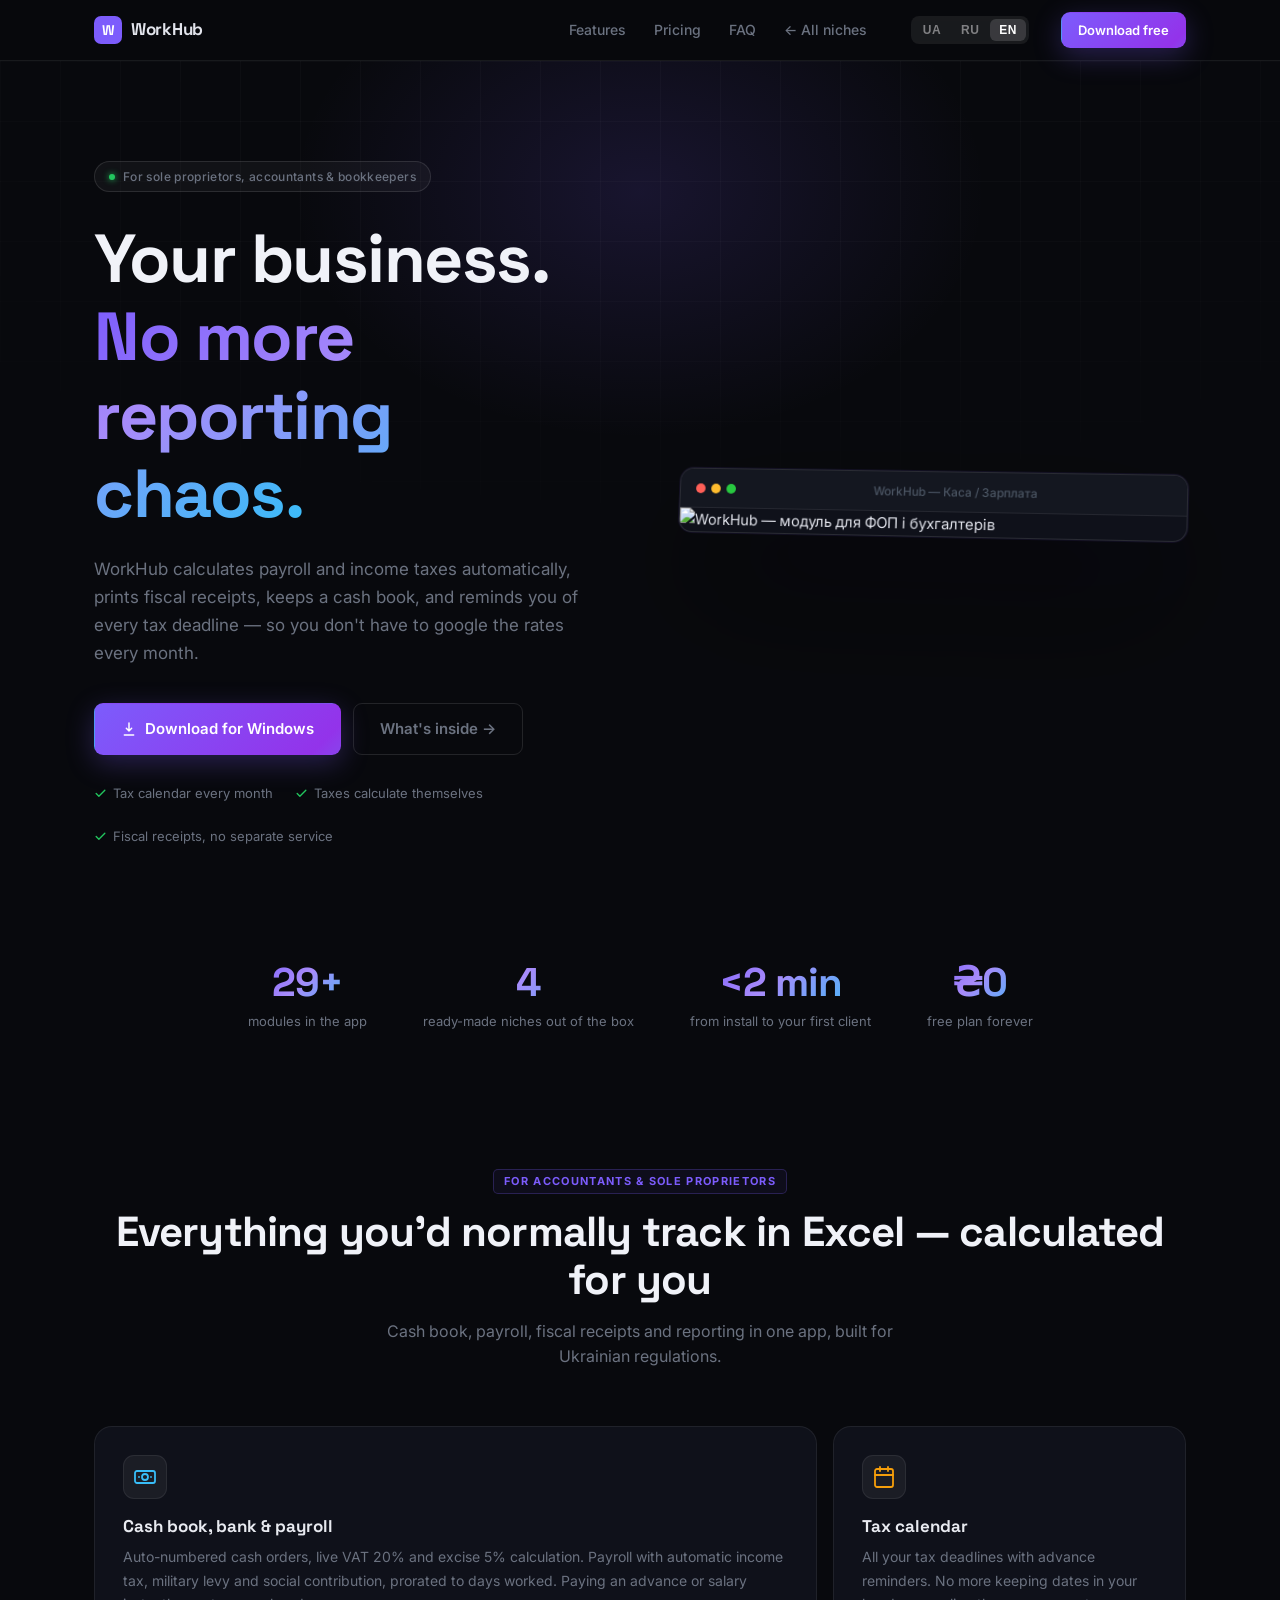
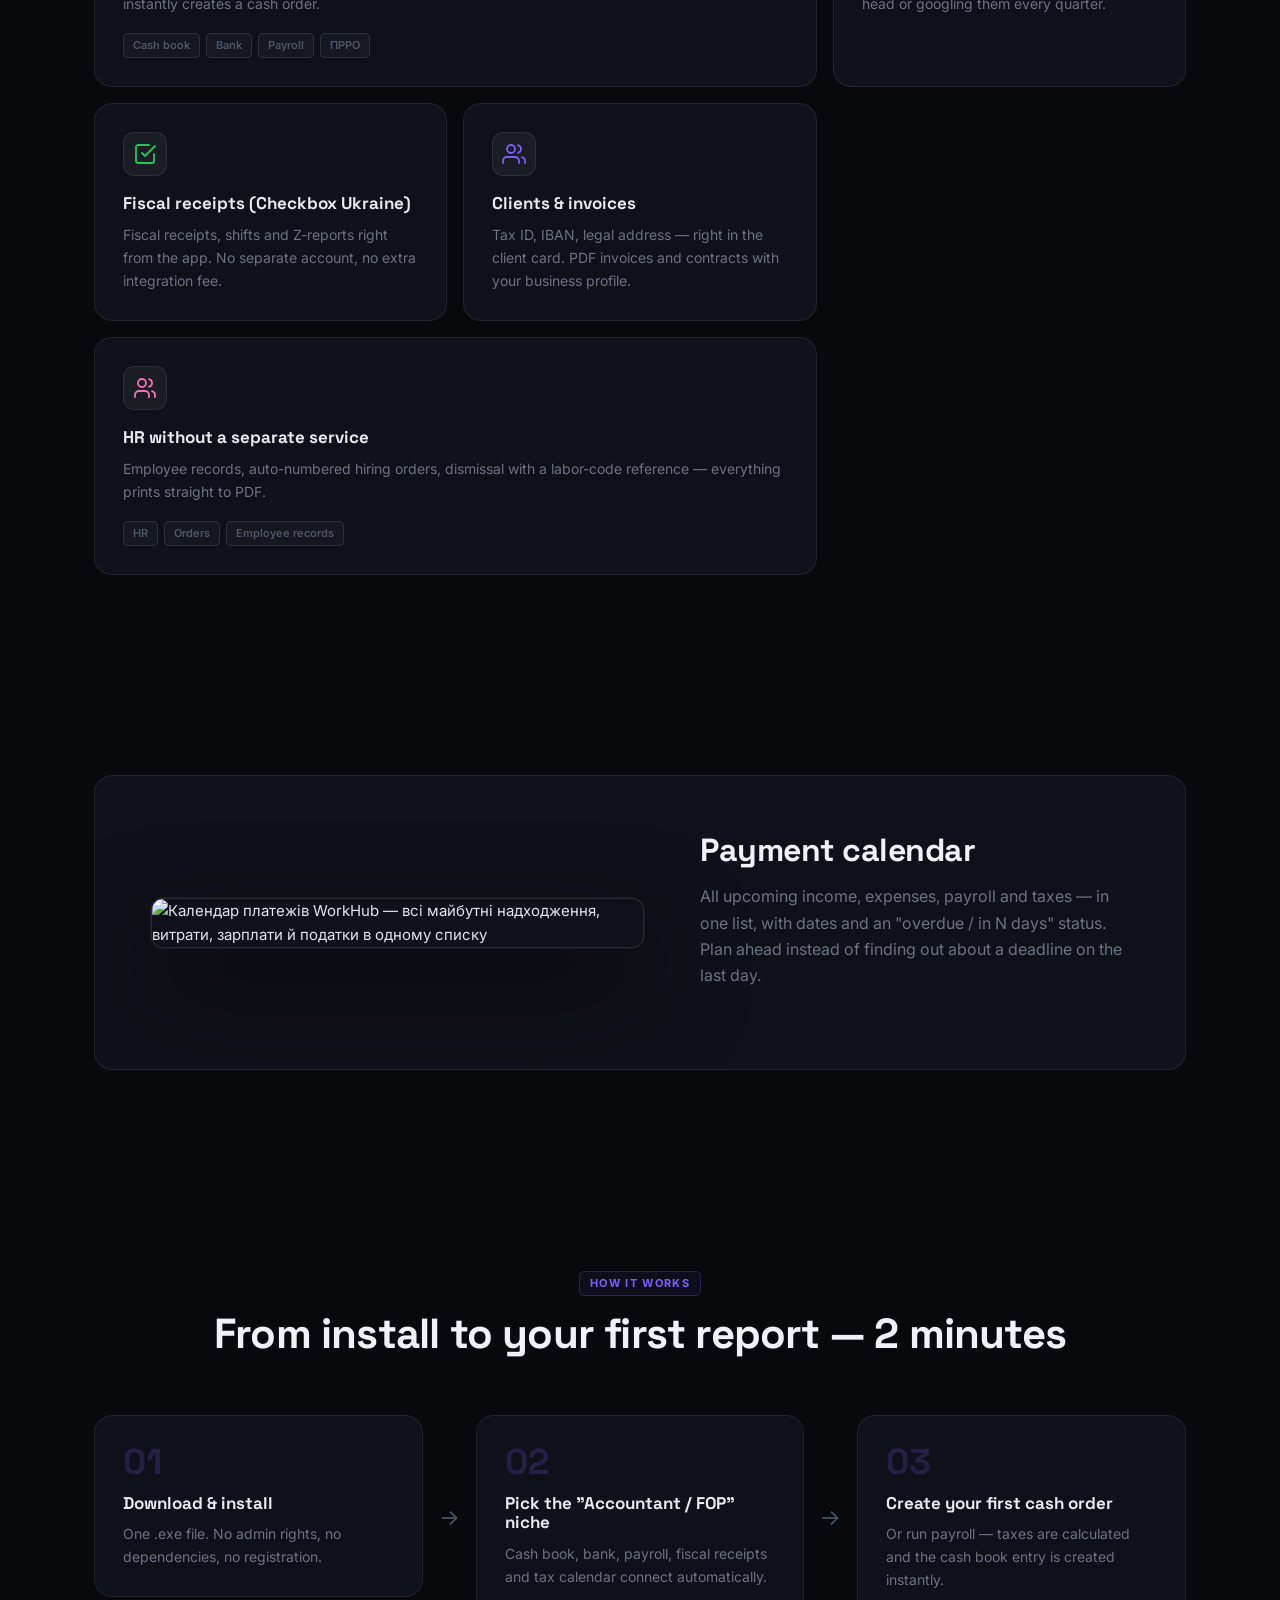
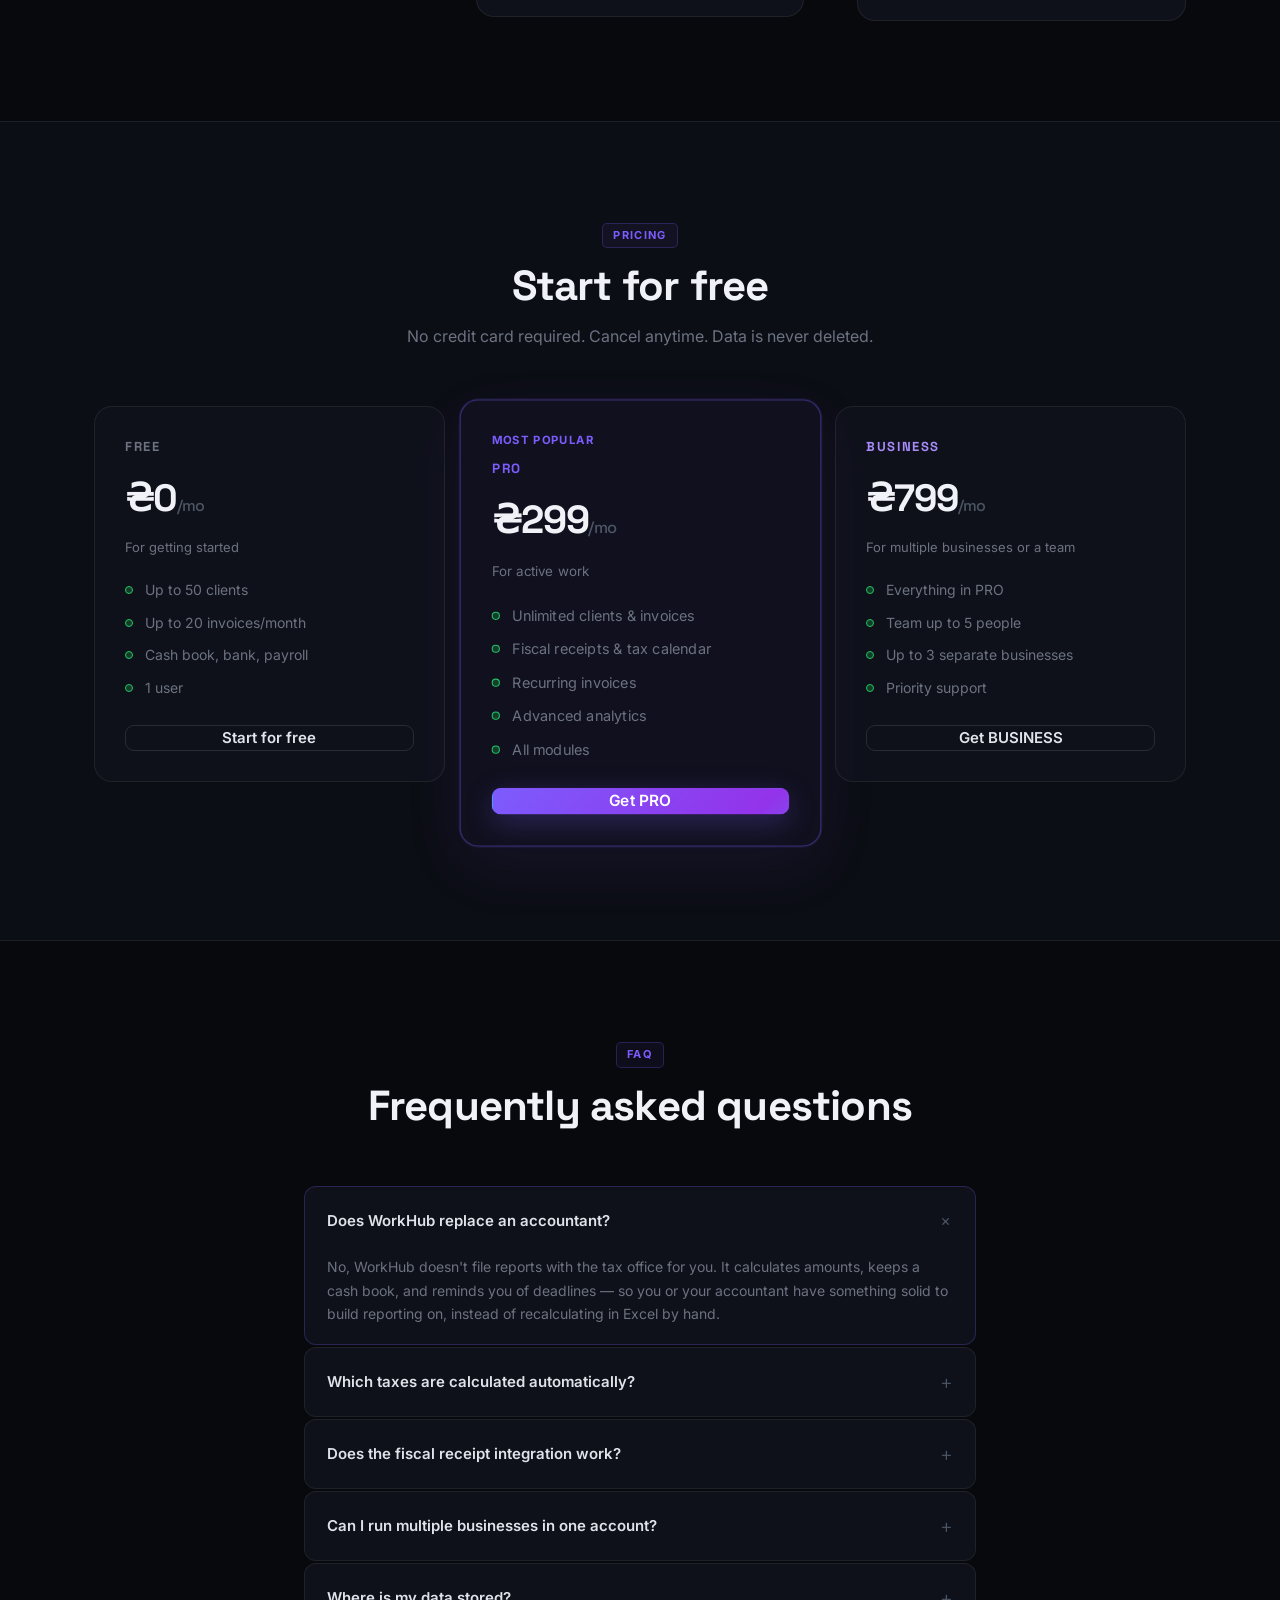
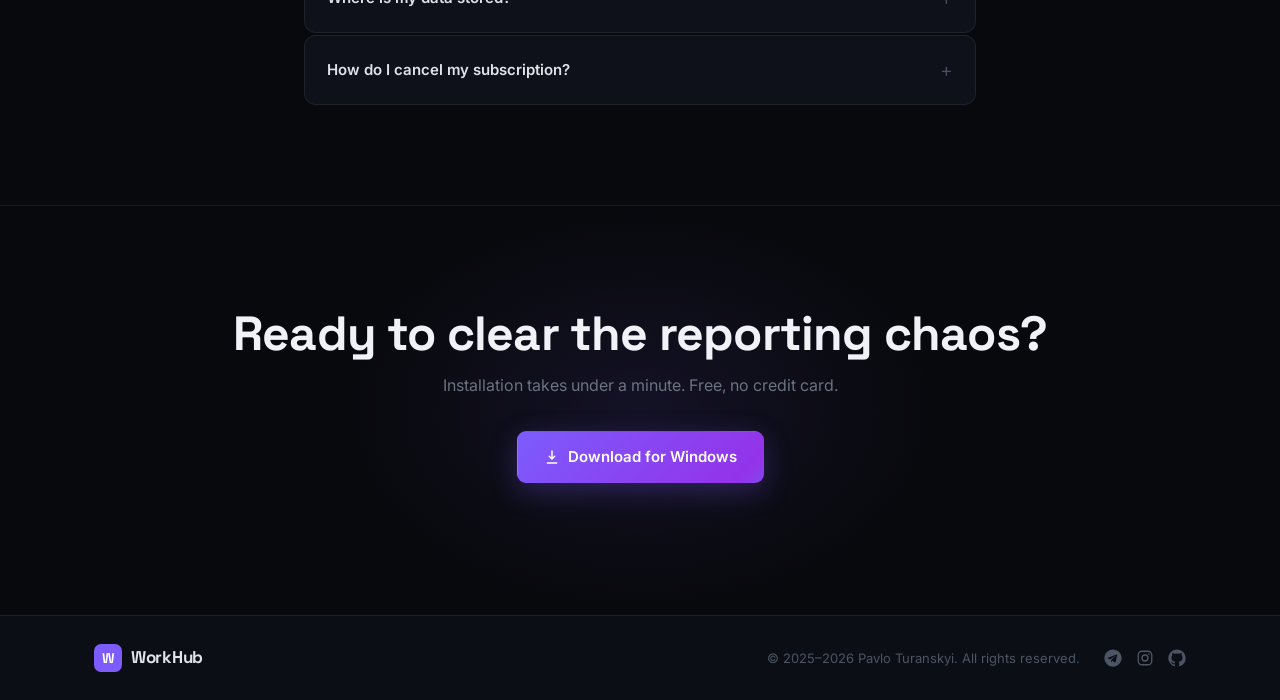
==== fop/index.html @ f9d726c1 "Add full uk/ru/en translations to all niche landing pages Previously only the main page had a workin" ====
<!DOCTYPE html>
<html lang="uk">
<head>
<meta charset="UTF-8">
<meta name="viewport" content="width=device-width, initial-scale=1.0">
<title>WorkHub для ФОП і бухгалтерів — каса, зарплата, ПРРО та податковий календар</title>
<meta name="description" content="CRM для ФОП та бухгалтерів: автоматичний розрахунок ЄСВ/ПДФО, каса ПКО/РКО, ПРРО-чеки, податковий календар з дедлайнами. Безкоштовно для старту.">
<link rel="preconnect" href="https://fonts.googleapis.com">
<link rel="preconnect" href="https://fonts.gstatic.com" crossorigin>
<link href="https://fonts.googleapis.com/css2?family=Inter:wght@400;500;600&family=Space+Grotesk:wght@500;600;700;800&display=swap" rel="stylesheet">
<link rel="stylesheet" href="../style.css">
<link rel="icon" href="data:image/svg+xml,<svg xmlns=%22http://www.w3.org/2000/svg%22 viewBox=%220 0 100 100%22><rect width=%22100%22 height=%22100%22 rx=%2222%22 fill=%22%237C5CFC%22/><text x=%2250%22 y=%2268%22 font-size=%2260%22 text-anchor=%22middle%22 fill=%22white%22 font-family=%22sans-serif%22 font-weight=%22800%22>W</text></svg>">
</head>
<body>

<header class="nav">
  <div class="container nav-inner">
    <a href="../index.html" class="brand">
      <div class="brand-logo">W</div>
      WorkHub
    </a>
    <nav class="nav-links">
      <a href="#features" data-i18n="nav.features">Можливості</a>
      <a href="#pricing" data-i18n="nav.pricing">Тарифи</a>
      <a href="#faq" data-i18n="nav.faq">Питання</a>
      <a href="../index.html" data-i18n="nav.back">← Всі ніші</a>
    </nav>
    <div class="lang-switcher">
      <button class="lang-btn active" data-lang="uk">UA</button>
      <button class="lang-btn" data-lang="ru">RU</button>
      <button class="lang-btn" data-lang="en">EN</button>
    </div>
    <a href="https://github.com/WorkHub-App/workhub-releases/releases/latest" class="btn btn-primary btn-sm" id="dl-win-nav" data-i18n="nav.download">Скачати безкоштовно</a>
  </div>
</header>

<section class="hero">
  <div class="hero-bg">
    <div class="hero-glow"></div>
    <div class="hero-grid"></div>
  </div>
  <div class="container hero-inner">
    <div class="hero-content">
      <div class="hero-badge">
        <span class="badge-dot"></span>
        <span data-i18n="hero.badge">Для ФОП, бухгалтерів та фінансистів</span>
      </div>
      <h1>
        <span data-i18n="hero.title1">Ваш ФОП.</span><br>
        <span class="grad-text" data-i18n="hero.title2">Без хаосу в звітах.</span>
      </h1>
      <p class="hero-sub" data-i18n="hero.sub">
        WorkHub рахує ЄСВ, ПДФО і ВЗ автоматично, друкує ПРРО-чеки, веде касу з ПКО/РКО і нагадує про кожен податковий дедлайн — щоб ви не гуглили ставки щомісяця.
      </p>
      <div class="hero-actions">
        <a href="https://github.com/WorkHub-App/workhub-releases/releases/latest" class="btn btn-primary btn-lg" id="dl-win-hero">
          <svg width="16" height="16" viewBox="0 0 24 24" fill="none" stroke="currentColor" stroke-width="2.2" stroke-linecap="round" stroke-linejoin="round"><path d="M12 3v12m0 0l-4-4m4 4l4-4M5 21h14"/></svg>
          <span data-i18n="hero.dl_win">Скачати для Windows</span>
        </a>
        <a href="#features" class="btn btn-ghost btn-lg" data-i18n="hero.explore">Що всередині →</a>
      </div>
      <div class="hero-trust">
        <span><svg width="13" height="13" viewBox="0 0 24 24" fill="none" stroke="#22C55E" stroke-width="2.5" stroke-linecap="round" stroke-linejoin="round"><path d="M20 6L9 17l-5-5"/></svg> <span data-i18n="hero.trust1">Податковий календар щомісяця</span></span>
        <span><svg width="13" height="13" viewBox="0 0 24 24" fill="none" stroke="#22C55E" stroke-width="2.5" stroke-linecap="round" stroke-linejoin="round"><path d="M20 6L9 17l-5-5"/></svg> <span data-i18n="hero.trust2">ЄСВ/ПДФО рахуються самі</span></span>
        <span><svg width="13" height="13" viewBox="0 0 24 24" fill="none" stroke="#22C55E" stroke-width="2.5" stroke-linecap="round" stroke-linejoin="round"><path d="M20 6L9 17l-5-5"/></svg> <span data-i18n="hero.trust3">ПРРО без окремого сервісу</span></span>
      </div>
    </div>

    <div class="hero-visual">
      <div class="mock-window">
        <div class="mock-bar">
          <div class="mock-dots"><span></span><span></span><span></span></div>
          <div class="mock-url">WorkHub — Каса / Зарплата</div>
        </div>
        <img src="../Full.jpg" alt="WorkHub — модуль для ФОП і бухгалтерів" class="mock-img">
      </div>
    </div>
  </div>
</section>

<div class="container">
  <div class="stats-row">
    <div class="stat-item"><div class="stat-num">29+</div><div class="stat-label" data-i18n="stats.modules">модулів у застосунку</div></div>
    <div class="stat-item"><div class="stat-num">4</div><div class="stat-label" data-i18n="stats.niches">готові ніші з коробки</div></div>
    <div class="stat-item"><div class="stat-num" data-i18n="stats.setup_num">&lt;2 хв</div><div class="stat-label" data-i18n="stats.setup">від встановлення до першого клієнта</div></div>
    <div class="stat-item"><div class="stat-num">₴0</div><div class="stat-label" data-i18n="stats.free">безкоштовний план назавжди</div></div>
  </div>
</div>

<section class="section" id="features">
  <div class="container">
    <div class="section-head">
      <div class="section-tag" data-i18n="features.tag">ДЛЯ ФОП І БУХГАЛТЕРІВ</div>
      <h2 data-i18n="features.title">Все, що зазвичай рахують в Excel — тут рахується само</h2>
      <p class="section-sub" data-i18n="features.sub">Каса, зарплата, ПРРО і звітність в одному застосунку, під українське законодавство.</p>
    </div>

    <div class="features-bento">

      <div class="bento-card bento-wide">
        <div class="bento-icon" style="color:#38BDF8">
          <svg width="24" height="24" viewBox="0 0 24 24" fill="none" stroke="currentColor" stroke-width="1.8" stroke-linecap="round" stroke-linejoin="round"><rect x="2" y="6" width="20" height="12" rx="2"/><circle cx="12" cy="12" r="3"/><path d="M6 12h.01M18 12h.01"/></svg>
        </div>
        <h3 data-i18n="feat.cash.title">Каса, банк і зарплата</h3>
        <p data-i18n="feat.cash.desc">ПКО/РКО з автонумерацією, ПДВ 20% і акциз 5% рахуються живим розрахунком. Нарахування зарплати з автоматичним ПДФО 18%, ВЗ 5% і ЄСВ 22%, пропорційно відпрацьованим дням. Виплата авансу чи ЗП одразу створює РКО в касі.</p>
        <div class="bento-tags"><span data-i18n="feat.cash.t1">Каса</span><span data-i18n="feat.cash.t2">Банк</span><span data-i18n="feat.cash.t3">Зарплата</span><span>ПРРО</span></div>
      </div>

      <div class="bento-card">
        <div class="bento-icon" style="color:#F59E0B">
          <svg width="24" height="24" viewBox="0 0 24 24" fill="none" stroke="currentColor" stroke-width="1.8" stroke-linecap="round" stroke-linejoin="round"><rect x="3" y="4" width="18" height="18" rx="2"/><path d="M16 2v4M8 2v4M3 10h18"/></svg>
        </div>
        <h3 data-i18n="feat.tax.title">Податковий календар</h3>
        <p data-i18n="feat.tax.desc">Дедлайни ЄСВ, ЄП, ПДВ, ПДФО і ВЗ — з нагадуванням заздалегідь. Більше не треба тримати дати в голові чи гуглити щокварталу.</p>
      </div>

      <div class="bento-card">
        <div class="bento-icon" style="color:#22C55E">
          <svg width="24" height="24" viewBox="0 0 24 24" fill="none" stroke="currentColor" stroke-width="1.8" stroke-linecap="round" stroke-linejoin="round"><path d="M9 11l3 3L22 4"/><path d="M21 12v7a2 2 0 0 1-2 2H5a2 2 0 0 1-2-2V5a2 2 0 0 1 2-2h11"/></svg>
        </div>
        <h3 data-i18n="feat.prro.title">ПРРО (Checkbox Ukraine)</h3>
        <p data-i18n="feat.prro.desc">Фіскальні чеки, зміни та Z-звіти прямо з застосунку. Без окремого кабінету і додаткової плати за інтеграцію.</p>
      </div>

      <div class="bento-card">
        <div class="bento-icon" style="color:#7C5CFC">
          <svg width="24" height="24" viewBox="0 0 24 24" fill="none" stroke="currentColor" stroke-width="1.8" stroke-linecap="round" stroke-linejoin="round"><path d="M17 21v-2a4 4 0 0 0-4-4H5a4 4 0 0 0-4 4v2"/><circle cx="9" cy="7" r="4"/><path d="M23 21v-2a4 4 0 0 0-3-3.87"/><path d="M16 3.13a4 4 0 0 1 0 7.75"/></svg>
        </div>
        <h3 data-i18n="feat.clients.title">Клієнти та рахунки</h3>
        <p data-i18n="feat.clients.desc">Реквізити ЄДРПОУ/ІПН, IBAN, юридична адреса — прямо в картці клієнта. PDF-рахунки і договори з вашим бізнес-профілем.</p>
      </div>

      <div class="bento-card bento-wide">
        <div class="bento-icon" style="color:#F472B6">
          <svg width="24" height="24" viewBox="0 0 24 24" fill="none" stroke="currentColor" stroke-width="1.8" stroke-linecap="round" stroke-linejoin="round"><path d="M16 21v-2a4 4 0 0 0-4-4H6a4 4 0 0 0-4 4v2"/><circle cx="9" cy="7" r="4"/><path d="M22 21v-2a4 4 0 0 0-3-3.87M16 3.13a4 4 0 0 1 0 7.75"/></svg>
        </div>
        <h3 data-i18n="feat.hr.title">Кадри без окремого HR-сервісу</h3>
        <p data-i18n="feat.hr.desc">Особові картки співробітників, накази про прийняття з автонумерацією, звільнення з довідником статей КЗпП — усе одразу друкується в PDF.</p>
        <div class="bento-tags"><span>HR</span><span data-i18n="feat.hr.t2">Накази</span><span data-i18n="feat.hr.t3">Особові картки</span></div>
      </div>

    </div>
  </div>
</section>

<section class="section">
  <div class="container">
    <div class="showcase">
      <div class="showcase-img">
        <img src="../calendar.jpg" alt="Календар платежів WorkHub — всі майбутні надходження, витрати, зарплати й податки в одному списку">
      </div>
      <div class="showcase-text">
        <h3 data-i18n="sc.cal.title">Календар платежів</h3>
        <p data-i18n="sc.cal.desc">Усі майбутні надходження, витрати, зарплати й податки — в одному списку, з датами і статусом "прострочено / через N днів". Щоб планувати наперед, а не дізнаватись про дедлайн в останній день.</p>
      </div>
    </div>
  </div>
</section>

<section class="section" id="how">
  <div class="container">
    <div class="section-head">
      <div class="section-tag" data-i18n="how.tag">ЯК ЦЕ ПРАЦЮЄ</div>
      <h2 data-i18n="how.title">Від встановлення до першого звіту — 2 хвилини</h2>
    </div>
    <div class="steps-row">
      <div class="step-item">
        <div class="step-num">01</div>
        <h3 data-i18n="how.s1.title">Завантаж і встанови</h3>
        <p data-i18n="how.s1.desc">Один .exe файл. Без адмін-прав, без залежностей, без реєстрації.</p>
      </div>
      <div class="step-arrow">→</div>
      <div class="step-item">
        <div class="step-num">02</div>
        <h3 data-i18n="how.s2.title">Обери нішу «Бухгалтер / ФОП»</h3>
        <p data-i18n="how.s2.desc">Каса, банк, зарплата, ПРРО і податковий календар підключаться автоматично.</p>
      </div>
      <div class="step-arrow">→</div>
      <div class="step-item">
        <div class="step-num">03</div>
        <h3 data-i18n="how.s3.title">Заведи перший ПКО</h3>
        <p data-i18n="how.s3.desc">Або нарахуй зарплату — все одразу порахує податки і створить проведення в касі.</p>
      </div>
    </div>
  </div>
</section>

<section class="section section-dim" id="pricing">
  <div class="container">
    <div class="section-head">
      <div class="section-tag" data-i18n="pricing.tag">ТАРИФИ</div>
      <h2 data-i18n="pricing.title">Почни безкоштовно</h2>
      <p class="section-sub" data-i18n="pricing.sub">Без прив'язки картки. Скасування в один клік. Дані не видаляються.</p>
    </div>

    <div class="pricing-row">

      <div class="price-card">
        <div class="price-tier">FREE</div>
        <div class="price-amount">₴0<span data-i18n="pricing.period">/міс</span></div>
        <p class="price-desc" data-i18n="pricing.free.desc">Для старту та ознайомлення</p>
        <ul class="price-list">
          <li data-i18n="pricing.free.1">До 50 клієнтів</li>
          <li data-i18n="pricing.free.2">До 20 рахунків на місяць</li>
          <li data-i18n="pricing.free.3">Каса, банк, зарплата</li>
          <li data-i18n="pricing.free.4">1 користувач</li>
        </ul>
        <a href="https://github.com/WorkHub-App/workhub-releases/releases/latest" class="btn btn-outline btn-block" data-i18n="pricing.free.btn">Почати безкоштовно</a>
      </div>

      <div class="price-card price-featured">
        <div class="price-popular" data-i18n="pricing.popular">Найпопулярніший</div>
        <div class="price-tier" style="color:#7C5CFC">PRO</div>
        <div class="price-amount">₴299<span data-i18n="pricing.period">/міс</span></div>
        <p class="price-desc" data-i18n="pricing.pro.desc">Для активної роботи</p>
        <ul class="price-list">
          <li data-i18n="pricing.pro.1">Необмежено клієнтів і рахунків</li>
          <li data-i18n="pricing.pro.2">ПРРО та податковий календар</li>
          <li data-i18n="pricing.pro.3">Повторювані рахунки</li>
          <li data-i18n="pricing.pro.4">Розширена аналітика</li>
          <li data-i18n="pricing.pro.5">Всі модулі</li>
        </ul>
        <a href="https://github.com/WorkHub-App/workhub-releases/releases/latest" class="btn btn-primary btn-block" data-i18n="pricing.pro.btn">Обрати PRO</a>
      </div>

      <div class="price-card">
        <div class="price-tier" style="color:#A78BFA">BUSINESS</div>
        <div class="price-amount">₴799<span data-i18n="pricing.period">/міс</span></div>
        <p class="price-desc" data-i18n="pricing.biz.desc">Для кількох ФОП або команди</p>
        <ul class="price-list">
          <li data-i18n="pricing.biz.1">Все з PRO</li>
          <li data-i18n="pricing.biz.2">Команда до 5 осіб</li>
          <li data-i18n="pricing.biz.3">До 3 окремих бізнесів</li>
          <li data-i18n="pricing.biz.4">Пріоритетна підтримка</li>
        </ul>
        <a href="https://github.com/WorkHub-App/workhub-releases/releases/latest" class="btn btn-outline btn-block" data-i18n="pricing.biz.btn">Обрати BUSINESS</a>
      </div>

    </div>
  </div>
</section>

<section class="section" id="faq">
  <div class="container container-narrow">
    <div class="section-head">
      <div class="section-tag" data-i18n="faq.tag">ПИТАННЯ</div>
      <h2 data-i18n="faq.title">Часті запитання</h2>
    </div>
    <div class="faq-list">
      <details class="faq-item" open>
        <summary data-i18n="faq.q1">Чи замінює WorkHub бухгалтера?</summary>
        <p data-i18n="faq.a1">Ні, WorkHub не подає звіти в податкову замість вас. Він рахує суми (ЄСВ, ПДФО, ВЗ), веде касу і нагадує про дедлайни — щоб бухгалтеру чи вам самим було на чому будувати звітність, без ручного перерахунку в Excel.</p>
      </details>
      <details class="faq-item">
        <summary data-i18n="faq.q2">Які податки рахуються автоматично?</summary>
        <p data-i18n="faq.a2">ПДФО 18%, військовий збір 5% і ЄСВ 22% при нарахуванні зарплати, а також ПДВ 20% і акциз 5% в касовій книзі, якщо сума їх включає.</p>
      </details>
      <details class="faq-item">
        <summary data-i18n="faq.q3">Чи працює інтеграція з ПРРО?</summary>
        <p data-i18n="faq.a3">Так, вбудований модуль ПРРО через Checkbox Ukraine: фіскальні чеки, зміни і Z-звіти прямо з застосунку.</p>
      </details>
      <details class="faq-item">
        <summary data-i18n="faq.q4">Чи можна вести кілька ФОП в одному акаунті?</summary>
        <p data-i18n="faq.a4">Так, на плані BUSINESS — до 3 окремих бізнесів з власною касою, клієнтами і звітністю в межах одного акаунту.</p>
      </details>
      <details class="faq-item">
        <summary data-i18n="faq.q5">Де зберігаються дані?</summary>
        <p data-i18n="faq.a5">У Firebase — вашій приватній хмарі. Застосунок працює і офлайн, синхронізується при підключенні до інтернету.</p>
      </details>
      <details class="faq-item">
        <summary data-i18n="faq.q6">Як скасувати підписку?</summary>
        <p data-i18n="faq.a6">В будь-який момент через Налаштування → Підписка. Акаунт переходить на FREE план, дані не видаляються.</p>
      </details>
    </div>
  </div>
</section>

<section class="cta-section">
  <div class="cta-glow"></div>
  <div class="container cta-inner">
    <h2 data-i18n="cta.title">Готові прибрати хаос у звітах?</h2>
    <p data-i18n="cta.sub">Встановлення займає менше хвилини. Безкоштовно, без картки.</p>
    <div class="cta-actions">
      <a href="https://github.com/WorkHub-App/workhub-releases/releases/latest" class="btn btn-primary btn-lg" id="dl-win-cta">
        <svg width="16" height="16" viewBox="0 0 24 24" fill="none" stroke="currentColor" stroke-width="2.2" stroke-linecap="round" stroke-linejoin="round"><path d="M12 3v12m0 0l-4-4m4 4l4-4M5 21h14"/></svg>
        <span data-i18n="cta.dl_win">Завантажити для Windows</span>
      </a>
    </div>
    <p class="cta-meta" id="dl-meta"></p>
  </div>
</section>

<footer class="footer">
  <div class="container footer-inner">
    <a href="../index.html" class="brand">
      <div class="brand-logo">W</div>
      WorkHub
    </a>
    <p class="footer-copy" data-i18n="footer.copy">© 2025–2026 Pavlo Turanskyi. Усі права захищені.</p>
    <div class="footer-links">
      <a href="https://t.me/workhubapp" target="_blank" rel="noopener" title="Telegram">
        <svg width="18" height="18" viewBox="0 0 24 24" fill="currentColor"><path d="M12 .5C5.65.5.5 5.65.5 12s5.15 11.5 11.5 11.5S23.5 18.35 23.5 12 18.35.5 12 .5zm5.4 7.9l-1.9 9.05c-.14.64-.52.79-1.05.49l-2.9-2.14-1.4 1.35c-.16.16-.29.29-.59.29l.21-2.99 5.44-4.92c.24-.21-.05-.33-.36-.12l-6.73 4.24-2.9-.91c-.63-.2-.64-.63.13-.93l11.34-4.37c.52-.19.98.13.71 1.3z"/></svg>
      </a>
      <a href="https://www.instagram.com/workhub.apps/" target="_blank" rel="noopener" title="Instagram">
        <svg width="18" height="18" viewBox="0 0 24 24" fill="none" stroke="currentColor" stroke-width="1.8"><rect x="3" y="3" width="18" height="18" rx="5"/><circle cx="12" cy="12" r="4"/><circle cx="17.2" cy="6.8" r="1.1" fill="currentColor" stroke="none"/></svg>
      </a>
      <a href="https://github.com/WorkHub-App" target="_blank" rel="noopener" title="GitHub">
        <svg width="18" height="18" viewBox="0 0 24 24" fill="currentColor"><path d="M12 .5C5.65.5.5 5.65.5 12c0 5.08 3.29 9.39 7.86 10.91.57.1.78-.25.78-.55 0-.27-.01-1.17-.02-2.12-3.2.7-3.87-1.36-3.87-1.36-.53-1.33-1.28-1.68-1.28-1.68-1.05-.71.08-.7.08-.7 1.16.08 1.77 1.19 1.77 1.19 1.03 1.76 2.7 1.25 3.36.96.1-.74.4-1.25.72-1.54-2.56-.29-5.25-1.28-5.25-5.7 0-1.26.45-2.29 1.19-3.1-.12-.29-.52-1.46.11-3.05 0 0 .97-.31 3.18 1.18a11 11 0 0 1 5.79 0c2.21-1.49 3.18-1.18 3.18-1.18.63 1.59.23 2.76.11 3.05.74.81 1.19 1.84 1.19 3.1 0 4.43-2.7 5.41-5.27 5.69.42.36.78 1.07.78 2.16 0 1.56-.01 2.81-.01 3.19 0 .31.21.66.79.55A11.5 11.5 0 0 0 23.5 12C23.5 5.65 18.35.5 12 .5z"/></svg>
      </a>
    </div>
  </div>
</footer>

<script>
const T = {
  uk: {
    'nav.features': 'Можливості', 'nav.pricing': 'Тарифи', 'nav.faq': 'Питання', 'nav.back': '← Всі ніші', 'nav.download': 'Скачати безкоштовно',
    'hero.badge': 'Для ФОП, бухгалтерів та фінансистів',
    'hero.title1': 'Ваш ФОП.', 'hero.title2': 'Без хаосу в звітах.',
    'hero.sub': 'WorkHub рахує ЄСВ, ПДФО і ВЗ автоматично, друкує ПРРО-чеки, веде касу з ПКО/РКО і нагадує про кожен податковий дедлайн — щоб ви не гуглили ставки щомісяця.',
    'hero.dl_win': 'Скачати для Windows', 'hero.explore': 'Що всередині →',
    'hero.trust1': 'Податковий календар щомісяця', 'hero.trust2': 'ЄСВ/ПДФО рахуються самі', 'hero.trust3': 'ПРРО без окремого сервісу',
    'stats.modules': 'модулів у застосунку', 'stats.niches': 'готові ніші з коробки',
    'stats.setup_num': '<2 хв', 'stats.setup': 'від встановлення до першого клієнта', 'stats.free': 'безкоштовний план назавжди',
    'features.tag': 'ДЛЯ ФОП І БУХГАЛТЕРІВ', 'features.title': 'Все, що зазвичай рахують в Excel — тут рахується само',
    'features.sub': 'Каса, зарплата, ПРРО і звітність в одному застосунку, під українське законодавство.',
    'feat.cash.title': 'Каса, банк і зарплата',
    'feat.cash.desc': 'ПКО/РКО з автонумерацією, ПДВ 20% і акциз 5% рахуються живим розрахунком. Нарахування зарплати з автоматичним ПДФО 18%, ВЗ 5% і ЄСВ 22%, пропорційно відпрацьованим дням. Виплата авансу чи ЗП одразу створює РКО в касі.',
    'feat.cash.t1': 'Каса', 'feat.cash.t2': 'Банк', 'feat.cash.t3': 'Зарплата',
    'feat.tax.title': 'Податковий календар',
    'feat.tax.desc': 'Дедлайни ЄСВ, ЄП, ПДВ, ПДФО і ВЗ — з нагадуванням заздалегідь. Більше не треба тримати дати в голові чи гуглити щокварталу.',
    'feat.prro.title': 'ПРРО (Checkbox Ukraine)',
    'feat.prro.desc': 'Фіскальні чеки, зміни та Z-звіти прямо з застосунку. Без окремого кабінету і додаткової плати за інтеграцію.',
    'feat.clients.title': 'Клієнти та рахунки',
    'feat.clients.desc': 'Реквізити ЄДРПОУ/ІПН, IBAN, юридична адреса — прямо в картці клієнта. PDF-рахунки і договори з вашим бізнес-профілем.',
    'feat.hr.title': 'Кадри без окремого HR-сервісу',
    'feat.hr.desc': 'Особові картки співробітників, накази про прийняття з автонумерацією, звільнення з довідником статей КЗпП — усе одразу друкується в PDF.',
    'feat.hr.t2': 'Накази', 'feat.hr.t3': 'Особові картки',
    'sc.cal.title': 'Календар платежів',
    'sc.cal.desc': 'Усі майбутні надходження, витрати, зарплати й податки — в одному списку, з датами і статусом "прострочено / через N днів". Щоб планувати наперед, а не дізнаватись про дедлайн в останній день.',
    'how.tag': 'ЯК ЦЕ ПРАЦЮЄ', 'how.title': 'Від встановлення до першого звіту — 2 хвилини',
    'how.s1.title': 'Завантаж і встанови', 'how.s1.desc': 'Один .exe файл. Без адмін-прав, без залежностей, без реєстрації.',
    'how.s2.title': 'Обери нішу «Бухгалтер / ФОП»', 'how.s2.desc': 'Каса, банк, зарплата, ПРРО і податковий календар підключаться автоматично.',
    'how.s3.title': 'Заведи перший ПКО', 'how.s3.desc': 'Або нарахуй зарплату — все одразу порахує податки і створить проведення в касі.',
    'pricing.tag': 'ТАРИФИ', 'pricing.title': 'Почни безкоштовно', 'pricing.period': '/міс',
    'pricing.sub': "Без прив'язки картки. Скасування в один клік. Дані не видаляються.", 'pricing.popular': 'Найпопулярніший',
    'pricing.free.desc': 'Для старту та ознайомлення', 'pricing.free.1': 'До 50 клієнтів', 'pricing.free.2': 'До 20 рахунків на місяць',
    'pricing.free.3': 'Каса, банк, зарплата', 'pricing.free.4': '1 користувач', 'pricing.free.btn': 'Почати безкоштовно',
    'pricing.pro.desc': 'Для активної роботи', 'pricing.pro.1': 'Необмежено клієнтів і рахунків', 'pricing.pro.2': 'ПРРО та податковий календар',
    'pricing.pro.3': 'Повторювані рахунки', 'pricing.pro.4': 'Розширена аналітика', 'pricing.pro.5': 'Всі модулі', 'pricing.pro.btn': 'Обрати PRO',
    'pricing.biz.desc': 'Для кількох ФОП або команди', 'pricing.biz.1': 'Все з PRO', 'pricing.biz.2': 'Команда до 5 осіб',
    'pricing.biz.3': 'До 3 окремих бізнесів', 'pricing.biz.4': 'Пріоритетна підтримка', 'pricing.biz.btn': 'Обрати BUSINESS',
    'faq.tag': 'ПИТАННЯ', 'faq.title': 'Часті запитання',
    'faq.q1': 'Чи замінює WorkHub бухгалтера?',
    'faq.a1': 'Ні, WorkHub не подає звіти в податкову замість вас. Він рахує суми (ЄСВ, ПДФО, ВЗ), веде касу і нагадує про дедлайни — щоб бухгалтеру чи вам самим було на чому будувати звітність, без ручного перерахунку в Excel.',
    'faq.q2': 'Які податки рахуються автоматично?', 'faq.a2': 'ПДФО 18%, військовий збір 5% і ЄСВ 22% при нарахуванні зарплати, а також ПДВ 20% і акциз 5% в касовій книзі, якщо сума їх включає.',
    'faq.q3': 'Чи працює інтеграція з ПРРО?', 'faq.a3': 'Так, вбудований модуль ПРРО через Checkbox Ukraine: фіскальні чеки, зміни і Z-звіти прямо з застосунку.',
    'faq.q4': 'Чи можна вести кілька ФОП в одному акаунті?', 'faq.a4': 'Так, на плані BUSINESS — до 3 окремих бізнесів з власною касою, клієнтами і звітністю в межах одного акаунту.',
    'faq.q5': 'Де зберігаються дані?', 'faq.a5': 'У Firebase — вашій приватній хмарі. Застосунок працює і офлайн, синхронізується при підключенні до інтернету.',
    'faq.q6': 'Як скасувати підписку?', 'faq.a6': 'В будь-який момент через Налаштування → Підписка. Акаунт переходить на FREE план, дані не видаляються.',
    'cta.title': 'Готові прибрати хаос у звітах?', 'cta.sub': 'Встановлення займає менше хвилини. Безкоштовно, без картки.',
    'cta.dl_win': 'Завантажити для Windows',
    'footer.copy': '© 2025–2026 Pavlo Turanskyi. Усі права захищені.',
  },
  ru: {
    'nav.features': 'Возможности', 'nav.pricing': 'Тарифы', 'nav.faq': 'Вопросы', 'nav.back': '← Все ниши', 'nav.download': 'Скачать бесплатно',
    'hero.badge': 'Для ФЛП, бухгалтеров и финансистов',
    'hero.title1': 'Ваш ФЛП.', 'hero.title2': 'Без хаоса в отчётах.',
    'hero.sub': 'WorkHub считает ЕСВ, НДФЛ и ВС автоматически, печатает ПРРО-чеки, ведёт кассу с ПКО/РКО и напоминает о каждом налоговом дедлайне — чтобы вы не гуглили ставки каждый месяц.',
    'hero.dl_win': 'Скачать для Windows', 'hero.explore': 'Что внутри →',
    'hero.trust1': 'Налоговый календарь каждый месяц', 'hero.trust2': 'ЕСВ/НДФЛ считаются сами', 'hero.trust3': 'ПРРО без отдельного сервиса',
    'stats.modules': 'модулей в приложении', 'stats.niches': 'готовые ниши из коробки',
    'stats.setup_num': '<2 мин', 'stats.setup': 'от установки до первого клиента', 'stats.free': 'бесплатный план навсегда',
    'features.tag': 'ДЛЯ ФЛП И БУХГАЛТЕРОВ', 'features.title': 'Всё, что обычно считают в Excel — тут считается само',
    'features.sub': 'Касса, зарплата, ПРРО и отчётность в одном приложении, под украинское законодательство.',
    'feat.cash.title': 'Касса, банк и зарплата',
    'feat.cash.desc': 'ПКО/РКО с автонумерацией, НДС 20% и акциз 5% считаются живым расчётом. Начисление зарплаты с автоматическим НДФЛ 18%, ВС 5% и ЕСВ 22%, пропорционально отработанным дням. Выплата аванса или ЗП сразу создаёт РКО в кассе.',
    'feat.cash.t1': 'Касса', 'feat.cash.t2': 'Банк', 'feat.cash.t3': 'Зарплата',
    'feat.tax.title': 'Налоговый календарь',
    'feat.tax.desc': 'Дедлайны ЕСВ, ЕН, НДС, НДФЛ и ВС — с напоминанием заранее. Больше не нужно держать даты в голове или гуглить каждый квартал.',
    'feat.prro.title': 'ПРРО (Checkbox Ukraine)',
    'feat.prro.desc': 'Фискальные чеки, смены и Z-отчёты прямо из приложения. Без отдельного кабинета и дополнительной платы за интеграцию.',
    'feat.clients.title': 'Клиенты и счета',
    'feat.clients.desc': 'Реквизиты ЕГРПОУ/ИНН, IBAN, юридический адрес — прямо в карточке клиента. PDF-счета и договоры с вашим бизнес-профилем.',
    'feat.hr.title': 'Кадры без отдельного HR-сервиса',
    'feat.hr.desc': 'Личные карточки сотрудников, приказы о приёме с автонумерацией, увольнение со справочником статей КЗоТ — всё сразу печатается в PDF.',
    'feat.hr.t2': 'Приказы', 'feat.hr.t3': 'Личные карточки',
    'sc.cal.title': 'Календарь платежей',
    'sc.cal.desc': 'Все будущие поступления, расходы, зарплаты и налоги — в одном списке, с датами и статусом "просрочено / через N дней". Чтобы планировать заранее, а не узнавать о дедлайне в последний день.',
    'how.tag': 'КАК ЭТО РАБОТАЕТ', 'how.title': 'От установки до первого отчёта — 2 минуты',
    'how.s1.title': 'Скачай и установи', 'how.s1.desc': 'Один .exe файл. Без прав администратора, без зависимостей, без регистрации.',
    'how.s2.title': 'Выбери нишу «Бухгалтер / ФЛП»', 'how.s2.desc': 'Касса, банк, зарплата, ПРРО и налоговый календарь подключатся автоматически.',
    'how.s3.title': 'Заведи первый ПКО', 'how.s3.desc': 'Или начисли зарплату — всё сразу посчитает налоги и создаст проводку в кассе.',
    'pricing.tag': 'ТАРИФЫ', 'pricing.title': 'Начни бесплатно', 'pricing.period': '/мес',
    'pricing.sub': 'Без привязки карты. Отмена в один клик. Данные не удаляются.', 'pricing.popular': 'Самый популярный',
    'pricing.free.desc': 'Для старта и знакомства', 'pricing.free.1': 'До 50 клиентов', 'pricing.free.2': 'До 20 счетов в месяц',
    'pricing.free.3': 'Касса, банк, зарплата', 'pricing.free.4': '1 пользователь', 'pricing.free.btn': 'Начать бесплатно',
    'pricing.pro.desc': 'Для активной работы', 'pricing.pro.1': 'Безлимитные клиенты и счета', 'pricing.pro.2': 'ПРРО и налоговый календарь',
    'pricing.pro.3': 'Повторяющиеся счета', 'pricing.pro.4': 'Расширенная аналитика', 'pricing.pro.5': 'Все модули', 'pricing.pro.btn': 'Выбрать PRO',
    'pricing.biz.desc': 'Для нескольких ФЛП или команды', 'pricing.biz.1': 'Всё из PRO', 'pricing.biz.2': 'Команда до 5 человек',
    'pricing.biz.3': 'До 3 отдельных бизнесов', 'pricing.biz.4': 'Приоритетная поддержка', 'pricing.biz.btn': 'Выбрать BUSINESS',
    'faq.tag': 'ВОПРОСЫ', 'faq.title': 'Частые вопросы',
    'faq.q1': 'Заменяет ли WorkHub бухгалтера?',
    'faq.a1': 'Нет, WorkHub не подаёт отчёты в налоговую вместо вас. Он считает суммы (ЕСВ, НДФЛ, ВС), ведёт кассу и напоминает о дедлайнах — чтобы бухгалтеру или вам самим было на чём строить отчётность, без ручного пересчёта в Excel.',
    'faq.q2': 'Какие налоги считаются автоматически?', 'faq.a2': 'НДФЛ 18%, военный сбор 5% и ЕСВ 22% при начислении зарплаты, а также НДС 20% и акциз 5% в кассовой книге, если сумма их включает.',
    'faq.q3': 'Работает ли интеграция с ПРРО?', 'faq.a3': 'Да, встроенный модуль ПРРО через Checkbox Ukraine: фискальные чеки, смены и Z-отчёты прямо из приложения.',
    'faq.q4': 'Можно ли вести несколько ФЛП в одном аккаунте?', 'faq.a4': 'Да, на плане BUSINESS — до 3 отдельных бизнесов с собственной кассой, клиентами и отчётностью в рамках одного аккаунта.',
    'faq.q5': 'Где хранятся данные?', 'faq.a5': 'В Firebase — вашем приватном облаке. Приложение работает и офлайн, синхронизируется при подключении к интернету.',
    'faq.q6': 'Как отменить подписку?', 'faq.a6': 'В любой момент через Настройки → Подписка. Аккаунт переходит на FREE план, данные не удаляются.',
    'cta.title': 'Готовы убрать хаос в отчётах?', 'cta.sub': 'Установка занимает меньше минуты. Бесплатно, без карты.',
    'cta.dl_win': 'Скачать для Windows',
    'footer.copy': '© 2025–2026 Pavlo Turanskyi. Все права защищены.',
  },
  en: {
    'nav.features': 'Features', 'nav.pricing': 'Pricing', 'nav.faq': 'FAQ', 'nav.back': '← All niches', 'nav.download': 'Download free',
    'hero.badge': 'For sole proprietors, accountants & bookkeepers',
    'hero.title1': 'Your business.', 'hero.title2': 'No more reporting chaos.',
    'hero.sub': "WorkHub calculates payroll and income taxes automatically, prints fiscal receipts, keeps a cash book, and reminds you of every tax deadline — so you don't have to google the rates every month.",
    'hero.dl_win': 'Download for Windows', 'hero.explore': "What's inside →",
    'hero.trust1': 'Tax calendar every month', 'hero.trust2': 'Taxes calculate themselves', 'hero.trust3': 'Fiscal receipts, no separate service',
    'stats.modules': 'modules in the app', 'stats.niches': 'ready-made niches out of the box',
    'stats.setup_num': '<2 min', 'stats.setup': 'from install to your first client', 'stats.free': 'free plan forever',
    'features.tag': 'FOR ACCOUNTANTS & SOLE PROPRIETORS', 'features.title': "Everything you'd normally track in Excel — calculated for you",
    'features.sub': 'Cash book, payroll, fiscal receipts and reporting in one app, built for Ukrainian regulations.',
    'feat.cash.title': 'Cash book, bank & payroll',
    'feat.cash.desc': 'Auto-numbered cash orders, live VAT 20% and excise 5% calculation. Payroll with automatic income tax, military levy and social contribution, prorated to days worked. Paying an advance or salary instantly creates a cash order.',
    'feat.cash.t1': 'Cash book', 'feat.cash.t2': 'Bank', 'feat.cash.t3': 'Payroll',
    'feat.tax.title': 'Tax calendar',
    'feat.tax.desc': 'All your tax deadlines with advance reminders. No more keeping dates in your head or googling them every quarter.',
    'feat.prro.title': 'Fiscal receipts (Checkbox Ukraine)',
    'feat.prro.desc': 'Fiscal receipts, shifts and Z-reports right from the app. No separate account, no extra integration fee.',
    'feat.clients.title': 'Clients & invoices',
    'feat.clients.desc': "Tax ID, IBAN, legal address — right in the client card. PDF invoices and contracts with your business profile.",
    'feat.hr.title': 'HR without a separate service',
    'feat.hr.desc': 'Employee records, auto-numbered hiring orders, dismissal with a labor-code reference — everything prints straight to PDF.',
    'feat.hr.t2': 'Orders', 'feat.hr.t3': 'Employee records',
    'sc.cal.title': 'Payment calendar',
    'sc.cal.desc': 'All upcoming income, expenses, payroll and taxes — in one list, with dates and an "overdue / in N days" status. Plan ahead instead of finding out about a deadline on the last day.',
    'how.tag': 'HOW IT WORKS', 'how.title': 'From install to your first report — 2 minutes',
    'how.s1.title': 'Download & install', 'how.s1.desc': 'One .exe file. No admin rights, no dependencies, no registration.',
    'how.s2.title': 'Pick the "Accountant / FOP" niche', 'how.s2.desc': 'Cash book, bank, payroll, fiscal receipts and tax calendar connect automatically.',
    'how.s3.title': 'Create your first cash order', 'how.s3.desc': 'Or run payroll — taxes are calculated and the cash book entry is created instantly.',
    'pricing.tag': 'PRICING', 'pricing.title': 'Start for free', 'pricing.period': '/mo',
    'pricing.sub': 'No credit card required. Cancel anytime. Data is never deleted.', 'pricing.popular': 'Most popular',
    'pricing.free.desc': 'For getting started', 'pricing.free.1': 'Up to 50 clients', 'pricing.free.2': 'Up to 20 invoices/month',
    'pricing.free.3': 'Cash book, bank, payroll', 'pricing.free.4': '1 user', 'pricing.free.btn': 'Start for free',
    'pricing.pro.desc': 'For active work', 'pricing.pro.1': 'Unlimited clients & invoices', 'pricing.pro.2': 'Fiscal receipts & tax calendar',
    'pricing.pro.3': 'Recurring invoices', 'pricing.pro.4': 'Advanced analytics', 'pricing.pro.5': 'All modules', 'pricing.pro.btn': 'Get PRO',
    'pricing.biz.desc': 'For multiple businesses or a team', 'pricing.biz.1': 'Everything in PRO', 'pricing.biz.2': 'Team up to 5 people',
    'pricing.biz.3': 'Up to 3 separate businesses', 'pricing.biz.4': 'Priority support', 'pricing.biz.btn': 'Get BUSINESS',
    'faq.tag': 'FAQ', 'faq.title': 'Frequently asked questions',
    'faq.q1': 'Does WorkHub replace an accountant?',
    'faq.a1': "No, WorkHub doesn't file reports with the tax office for you. It calculates amounts, keeps a cash book, and reminds you of deadlines — so you or your accountant have something solid to build reporting on, instead of recalculating in Excel by hand.",
    'faq.q2': 'Which taxes are calculated automatically?', 'faq.a2': 'Income tax, military levy and social contribution when running payroll, plus VAT and excise in the cash book if the amount includes them.',
    'faq.q3': 'Does the fiscal receipt integration work?', 'faq.a3': 'Yes, a built-in module via Checkbox Ukraine: fiscal receipts, shifts and Z-reports right from the app.',
    'faq.q4': 'Can I run multiple businesses in one account?', 'faq.a4': 'Yes, on the BUSINESS plan — up to 3 separate businesses with their own cash book, clients and reporting.',
    'faq.q5': 'Where is my data stored?', 'faq.a5': 'In Firebase — your private cloud. The app works offline too and syncs once you\'re back online.',
    'faq.q6': 'How do I cancel my subscription?', 'faq.a6': 'Anytime via Settings → Subscription. The account reverts to the FREE plan, data is kept.',
    'cta.title': 'Ready to clear the reporting chaos?', 'cta.sub': 'Installation takes under a minute. Free, no credit card.',
    'cta.dl_win': 'Download for Windows',
    'footer.copy': '© 2025–2026 Pavlo Turanskyi. All rights reserved.',
  },
}

function applyLang(lang) {
  const dict = T[lang] || T.uk
  document.querySelectorAll('[data-i18n]').forEach(el => {
    const val = dict[el.dataset.i18n]
    if (val !== undefined) el.textContent = val
  })
  document.documentElement.lang = lang
  document.querySelectorAll('.lang-btn').forEach(b => b.classList.toggle('active', b.dataset.lang === lang))
  localStorage.setItem('wh-lang', lang)
}

document.querySelectorAll('.lang-btn').forEach(btn => {
  btn.addEventListener('click', () => applyLang(btn.dataset.lang))
})

;(function () {
  const saved = localStorage.getItem('wh-lang')
  const browser = navigator.language?.slice(0, 2)
  const lang = saved || (['uk','ru','en'].includes(browser) ? browser : 'uk')
  if (lang !== 'uk') applyLang(lang)
})()

(function scrollReveal() {
  const els = document.querySelectorAll('.section-head, .bento-card, .step-item, .price-card, .faq-item');
  els.forEach(el => el.classList.add('reveal'));
  const map = new Map();
  els.forEach(el => {
    const p = el.parentElement, i = map.get(p) || 0;
    el.style.transitionDelay = Math.min(i * 60, 240) + 'ms';
    map.set(p, i + 1);
  });
  const io = new IntersectionObserver(entries => {
    entries.forEach(e => { if (e.isIntersecting) { e.target.classList.add('visible'); io.unobserve(e.target); } });
  }, { threshold: 0.1, rootMargin: '0px 0px -40px 0px' });
  els.forEach(el => io.observe(el));
})();

const DL_BTN_IDS = ['dl-win-nav', 'dl-win-hero', 'dl-win-cta'];

(async function directDownloads() {
  try {
    const res = await fetch('https://api.github.com/repos/WorkHub-App/workhub-releases/releases/latest');
    if (!res.ok) return;
    const data = await res.json();
    const exe = data.assets?.find(a => /\.exe$/i.test(a.name));
    const v = (data.tag_name || '').replace(/^v/, '');
    if (exe) DL_BTN_IDS.forEach(id => { const el = document.getElementById(id); if (el) el.href = exe.browser_download_url; });
    const meta = document.getElementById('dl-meta');
    if (meta && v) {
      const lang = localStorage.getItem('wh-lang') || 'uk';
      const period = lang === 'en' ? 'free' : lang === 'ru' ? 'бесплатно' : 'безкоштовно';
      meta.textContent = `v${v}${exe ? ' · ' + (exe.size/1024/1024).toFixed(0) + ' MB' : ''} · ${period}`;
    }
  } catch {}
})();
</script>
</body>
</html>
---- style.css ----
/* WorkHub — Linear-inspired redesign */

/* ── Reset & Base ── */
*, *::before, *::after { box-sizing: border-box; margin: 0; padding: 0; }

:root {
  --bg:        #08090d;
  --bg-dim:    #0c0e15;
  --surface:   #0f111a;
  --surface2:  #141720;
  --border:    rgba(255,255,255,.07);
  --border-md: rgba(255,255,255,.11);
  --text:      #e2e4ec;
  --text-muted:#6b7280;
  --text-dim:  #4b5563;
  --accent:    #7C5CFC;
  --accent-h:  #6d4ef0;
  --accent-glow: rgba(124,92,252,.18);
  --green:     #22C55E;
  --radius:    12px;
  --radius-lg: 18px;
}

html { scroll-behavior: smooth; }
[id] { scroll-margin-top: 76px; }

body {
  font-family: 'Inter', system-ui, sans-serif;
  background: var(--bg);
  color: var(--text);
  font-size: 15px;
  line-height: 1.6;
  -webkit-font-smoothing: antialiased;
}

h1,h2,h3,h4 { font-family: 'Space Grotesk', sans-serif; line-height: 1.15; }

a { text-decoration: none; color: inherit; }

img { display: block; max-width: 100%; }

.container { max-width: 1140px; margin: 0 auto; padding: 0 24px; }
.container-narrow { max-width: 720px; }

/* ── Buttons ── */
.btn {
  display: inline-flex; align-items: center; justify-content: center;
  gap: 8px; border-radius: 9px; font-weight: 600;
  cursor: pointer; transition: all .18s; border: 1px solid transparent;
  font-family: 'Inter', sans-serif; white-space: nowrap;
}
.btn-sm  { padding: 7px 16px; font-size: 13px; }
.btn-lg  { padding: 13px 26px; font-size: 15px; }
.btn-block { width: 100%; }

.btn-primary {
  background: linear-gradient(135deg, #7C5CFC 0%, #9333EA 50%, #38BDF8 100%);
  background-size: 180% 180%; background-position: 0% 0%;
  color: #fff; border-color: transparent;
  box-shadow: 0 8px 28px rgba(124,92,252,.28);
  transition: all .3s cubic-bezier(.34,1.4,.64,1);
}
.btn-primary:hover {
  background-position: 100% 100%;
  box-shadow: 0 12px 40px rgba(124,92,252,.42);
  transform: translateY(-2px);
}
.btn-ghost {
  background: transparent; color: var(--text-muted); border-color: var(--border-md);
}
.btn-ghost:hover { color: var(--text); border-color: rgba(255,255,255,.22); background: rgba(255,255,255,.04); }

.btn-outline {
  background: transparent; color: var(--text); border-color: var(--border-md);
}
.btn-outline:hover { border-color: rgba(255,255,255,.25); background: rgba(255,255,255,.04); }

/* ── Nav ── */
.nav {
  position: sticky; top: 0; z-index: 100;
  border-bottom: 1px solid var(--border);
  background: rgba(8,9,13,.85);
  backdrop-filter: blur(18px);
  -webkit-backdrop-filter: blur(18px);
}
.nav-inner {
  display: flex; align-items: center; gap: 32px;
  height: 60px;
}
.brand {
  display: flex; align-items: center; gap: 9px;
  font-family: 'Space Grotesk', sans-serif; font-weight: 800;
  font-size: 17px; letter-spacing: -.3px;
}
.brand-logo {
  width: 28px; height: 28px; border-radius: 7px; flex-shrink: 0;
  background: var(--accent); display: flex; align-items: center;
  justify-content: center; font-size: 14px; font-weight: 900;
  color: #fff; font-family: 'Space Grotesk', sans-serif;
}
.nav-links {
  display: flex; gap: 4px; margin-left: auto;
}
.nav-links a {
  color: var(--text-muted); font-size: 14px; font-weight: 500;
  padding: 6px 12px; border-radius: 7px; transition: all .15s;
}
.nav-links a:hover, .nav-links a.active { color: var(--text); background: rgba(255,255,255,.05); }

.lang-switcher { display:flex; gap:2px; background:rgba(255,255,255,.07); border-radius:8px; padding:3px; }
.lang-btn { padding:4px 9px; border-radius:6px; font-size:12px; font-weight:700; color:rgba(255,255,255,.45); cursor:pointer; transition:all .15s; border:none; background:none; letter-spacing:.04em; }
.lang-btn.active { background:rgba(255,255,255,.14); color:#fff; }
.lang-btn:hover:not(.active) { color:rgba(255,255,255,.75); }

/* ── Hero ── */
.hero {
  position: relative; overflow: hidden;
  padding: 100px 0 80px;
}
.hero-bg { position: absolute; inset: 0; pointer-events: none; }
.hero-glow {
  position: absolute; top: -120px; left: 50%; transform: translateX(-50%);
  width: 700px; height: 500px;
  background: radial-gradient(ellipse at center, rgba(124,92,252,.14) 0%, transparent 70%);
}
.hero-grid {
  position: absolute; inset: 0;
  background-image:
    linear-gradient(rgba(255,255,255,.025) 1px, transparent 1px),
    linear-gradient(90deg, rgba(255,255,255,.025) 1px, transparent 1px);
  background-size: 60px 60px;
  mask-image: radial-gradient(ellipse 80% 60% at 50% 0%, black 40%, transparent 100%);
  -webkit-mask-image: radial-gradient(ellipse 80% 60% at 50% 0%, black 40%, transparent 100%);
}

.hero-inner {
  position: relative; display: flex; align-items: center;
  gap: 60px;
}
.hero-content { flex: 1; min-width: 0; }

.hero-badge {
  display: inline-flex; align-items: center; gap: 8px;
  padding: 5px 14px; border-radius: 999px;
  border: 1px solid var(--border-md);
  background: rgba(255,255,255,.04);
  font-size: 12px; font-weight: 500;
  color: var(--text-muted); margin-bottom: 28px;
  letter-spacing: .03em;
}
.badge-dot {
  width: 6px; height: 6px; border-radius: 50%;
  background: var(--green);
  box-shadow: 0 0 6px var(--green);
  animation: pulse 2s ease-in-out infinite;
}
@keyframes pulse { 0%,100%{opacity:1}50%{opacity:.5} }

h1 {
  font-size: clamp(42px, 6vw, 68px); font-weight: 800;
  letter-spacing: -1.5px; color: #f0f2f8;
  margin-bottom: 22px;
}
.grad-text {
  background: linear-gradient(135deg, #7C5CFC 0%, #A78BFA 40%, #38BDF8 100%);
  -webkit-background-clip: text; -webkit-text-fill-color: transparent;
  background-clip: text;
}
.hero-sub {
  font-size: 17px; color: var(--text-muted); line-height: 1.65;
  max-width: 520px; margin-bottom: 36px;
}
.hero-actions { display: flex; gap: 12px; flex-wrap: wrap; margin-bottom: 28px; }
.hero-trust {
  display: flex; gap: 22px; flex-wrap: wrap;
  font-size: 13px; color: var(--text-muted);
}
.hero-trust span { display: flex; align-items: center; gap: 6px; }

.hero-visual { flex: 1; min-width: 0; perspective: 2000px; }
.mock-window {
  border-radius: 14px; overflow: hidden;
  border: 1px solid var(--border-md);
  background: var(--surface);
  box-shadow: 0 60px 140px rgba(0,0,0,.65), 0 0 0 1px rgba(124,92,252,.1),
              40px 50px 90px -30px rgba(124,92,252,.25);
  transform: rotateY(-10deg) rotateX(5deg) rotateZ(1deg);
  transition: transform .5s cubic-bezier(.34,1.2,.64,1);
}
.hero-visual:hover .mock-window {
  transform: rotateY(-4deg) rotateX(2deg) rotateZ(.3deg);
}
.mock-bar {
  display: flex; align-items: center; gap: 12px;
  padding: 10px 16px; background: var(--surface2);
  border-bottom: 1px solid var(--border);
}
.mock-dots { display: flex; gap: 6px; }
.mock-dots span { width: 10px; height: 10px; border-radius: 50%; }
.mock-dots span:nth-child(1){background:#ff5f57}
.mock-dots span:nth-child(2){background:#febc2e}
.mock-dots span:nth-child(3){background:#28c840}
.mock-url { font-size: 12px; color: var(--text-dim); font-weight: 500; margin: 0 auto; }
.mock-img { width: 100%; display: block; }

/* ── Stats row ── */
.stats-row {
  display: flex; justify-content: center; gap: 56px;
  padding: 36px 0; flex-wrap: wrap; text-align: center;
}
.stat-item { min-width: 100px; }
.stat-num {
  font-family: 'Space Grotesk', sans-serif; font-size: 40px; font-weight: 800;
  letter-spacing: -1px; line-height: 1;
  background: linear-gradient(135deg, #7C5CFC 0%, #A78BFA 45%, #38BDF8 100%);
  -webkit-background-clip: text; -webkit-text-fill-color: transparent;
  background-clip: text; margin-bottom: 8px;
}
.stat-label { font-size: 13px; color: var(--text-muted); }

/* ── Feature showcase (image + text) ── */
.showcase {
  position: relative; overflow: hidden;
  display: flex; align-items: center; gap: 56px;
  background: var(--surface); border: 1px solid var(--border);
  border-radius: var(--radius-lg); padding: 56px;
}
.showcase + .showcase { margin-top: 24px; }
.showcase.reverse { flex-direction: row-reverse; }
.showcase-glow {
  position: absolute; width: 460px; height: 460px; border-radius: 50%;
  background: radial-gradient(circle, rgba(124,92,252,.16) 0%, transparent 70%);
  pointer-events: none; z-index: 0;
}
.showcase-glow.br { right: -120px; bottom: -120px; }
.showcase-glow.bl { left: -120px; bottom: -120px; }
.showcase-img { flex: 1.15; min-width: 0; position: relative; z-index: 1; }
.showcase-img img {
  width: 100%; border-radius: 12px; display: block;
  border: 1px solid var(--border-md);
  box-shadow: 0 40px 100px rgba(0,0,0,.55), 0 0 0 1px rgba(255,255,255,.05);
}
.showcase-text { flex: 1; min-width: 0; position: relative; z-index: 1; }
.showcase-text h3 {
  font-size: clamp(24px, 3vw, 32px); font-weight: 800; letter-spacing: -.5px;
  color: #f0f2f8; margin-bottom: 14px;
}
.showcase-text > p { font-size: 16px; color: var(--text-muted); line-height: 1.65; margin-bottom: 24px; }
.showcase-list { display: flex; flex-direction: column; gap: 10px; align-items: flex-start; }
.showcase-list-item {
  display: inline-flex; align-items: center; gap: 10px;
  background: var(--surface2); border: 1px solid var(--border-md);
  padding: 10px 18px; border-radius: 999px; font-size: 14px; color: var(--text);
}
.showcase-list-item svg { color: var(--accent); flex-shrink: 0; }

@media (max-width: 900px) {
  .showcase, .showcase.reverse { flex-direction: column; padding: 32px; gap: 28px; }
}
@media (max-width: 480px) {
  .showcase { padding: 24px; }
  .showcase-list-item { font-size: 13px; padding: 8px 14px; }
}

/* ── Comparison (pain vs solution) ── */
.compare-head { text-align: center; margin-bottom: 40px; }
.compare-row { display: grid; grid-template-columns: 1fr 1fr; gap: 20px; }
.compare-card {
  border-radius: var(--radius-lg); padding: 32px;
  border: 1px solid var(--border);
}
.compare-card.pain { background: var(--surface); }
.compare-card.win {
  background: linear-gradient(135deg, rgba(124,92,252,.16) 0%, rgba(56,189,248,.12) 100%);
  border-color: rgba(124,92,252,.3);
}
.compare-card-head { display: flex; align-items: center; justify-content: space-between; margin-bottom: 20px; padding-bottom: 16px; border-bottom: 1px solid var(--border); }
.compare-card-head h4 { font-size: 18px; font-weight: 700; color: #e8eaf0; }
.compare-card-head .tag { font-size: 11px; font-weight: 700; padding: 4px 10px; border-radius: 6px; background: rgba(255,255,255,.06); color: var(--text-dim); }
.compare-card.win .compare-card-head .tag { background: rgba(124,92,252,.2); color: #C4B5FD; }
.compare-list { list-style: none; display: flex; flex-direction: column; }
.compare-list li { font-size: 14.5px; color: var(--text-muted); padding: 12px 0; border-bottom: 1px solid var(--border); }
.compare-list li:last-child { border-bottom: none; }
.compare-card.win .compare-list li { color: #dcdcf5; }

@media (max-width: 768px) {
  .compare-row { grid-template-columns: 1fr; }
}

/* ── Audience grid ("who is this for") ── */
.audience-grid {
  display: grid; grid-template-columns: repeat(3, 1fr); gap: 16px;
}
.audience-card {
  background: var(--surface); border: 1px solid var(--border);
  border-radius: var(--radius-lg); padding: 26px;
  transition: border-color .2s, transform .2s;
}
.audience-card:hover { border-color: rgba(124,92,252,.3); transform: translateY(-3px); }
.audience-icon {
  width: 44px; height: 44px; border-radius: 11px;
  background: rgba(124,92,252,.1); border: 1px solid rgba(124,92,252,.2);
  display: flex; align-items: center; justify-content: center;
  color: var(--accent); margin-bottom: 16px;
}
.audience-card h4 { font-size: 16px; font-weight: 700; color: #e8eaf0; margin-bottom: 8px; }
.audience-card p { font-size: 13.5px; color: var(--text-muted); line-height: 1.6; }

@media (max-width: 1024px) {
  .audience-grid { grid-template-columns: repeat(2, 1fr); }
}
@media (max-width: 600px) {
  .audience-grid { grid-template-columns: 1fr; }
}

/* ── Niches strip ── */
.niches-strip {
  border-top: 1px solid var(--border);
  border-bottom: 1px solid var(--border);
  padding: 22px 0;
  background: var(--bg-dim);
}
.niches-label { text-align: center; font-size: 12px; color: var(--text-dim); letter-spacing: .08em; text-transform: uppercase; margin-bottom: 16px; }
.niches-row { display: flex; align-items: center; justify-content: center; flex-wrap: wrap; }
.niche {
  display: flex; align-items: center; gap: 7px; padding: 6px 20px;
  font-size: 13px; font-weight: 500; color: var(--text-muted);
  transition: color .15s;
}
.niche:hover { color: var(--text); }
.niche-sep { width: 1px; height: 16px; background: var(--border-md); }

/* ── Section ── */
.section { padding: 100px 0; }
.section-dim { background: var(--bg-dim); border-top: 1px solid var(--border); border-bottom: 1px solid var(--border); }

.section-head { text-align: center; margin-bottom: 56px; }
.section-tag {
  display: inline-block; font-size: 11px; font-weight: 700;
  letter-spacing: .12em; color: var(--accent); text-transform: uppercase;
  margin-bottom: 14px; padding: 3px 10px;
  border: 1px solid rgba(124,92,252,.25); border-radius: 5px;
  background: rgba(124,92,252,.06);
}
.section-head h2 {
  font-size: clamp(28px, 4vw, 42px); font-weight: 800;
  letter-spacing: -.8px; color: #f0f2f8; margin-bottom: 14px;
}
.section-sub { font-size: 16px; color: var(--text-muted); max-width: 560px; margin: 0 auto; }

/* ── Bento grid ── */
.features-bento {
  display: grid;
  grid-template-columns: repeat(3, 1fr);
  gap: 16px;
}
.bento-card {
  background: var(--surface); border: 1px solid var(--border);
  border-radius: var(--radius-lg); padding: 28px;
  transition: border-color .25s, box-shadow .25s, transform .25s;
}
.bento-card:hover {
  border-color: rgba(124,92,252,.35); transform: translateY(-4px);
  box-shadow: 0 24px 60px rgba(124,92,252,.14), 0 8px 24px rgba(0,0,0,.35);
}
.bento-wide { grid-column: span 2; }

.bento-icon {
  width: 44px; height: 44px; border-radius: 11px;
  background: rgba(255,255,255,.05); border: 1px solid var(--border);
  display: flex; align-items: center; justify-content: center;
  margin-bottom: 18px;
}
.bento-card h3 { font-size: 17px; font-weight: 700; color: #e8eaf0; margin-bottom: 9px; }
.bento-card p { font-size: 14px; color: var(--text-muted); line-height: 1.65; }
.bento-tags { display: flex; gap: 6px; flex-wrap: wrap; margin-top: 18px; }
.bento-tags span {
  font-size: 11px; font-weight: 600; padding: 3px 9px;
  border-radius: 5px; border: 1px solid var(--border-md);
  color: var(--text-dim); background: rgba(255,255,255,.03);
}

/* ── Module grid ── */
.module-grid {
  display: grid; grid-template-columns: repeat(5, 1fr); gap: 24px;
}
.module-col-title {
  font-size: 12px; font-weight: 700; text-transform: uppercase;
  letter-spacing: .08em; color: var(--text-dim); margin-bottom: 14px;
}
.module-col ul { list-style: none; display: flex; flex-direction: column; gap: 9px; }
.module-col li {
  font-size: 13.5px; color: var(--text-muted); padding-left: 16px;
  position: relative;
}
.module-col li::before {
  content: ''; position: absolute; left: 0; top: 8px;
  width: 4px; height: 4px; border-radius: 50%;
  background: var(--text-dim);
}

/* ── Steps ── */
.steps-row {
  display: flex; align-items: flex-start;
}
.step-item {
  flex: 1; padding: 28px;
  border: 1px solid var(--border); border-radius: var(--radius-lg);
  background: var(--surface);
}
.step-arrow {
  font-size: 22px; color: var(--text-dim); padding: 0 16px; align-self: center; flex-shrink: 0;
}
.step-num {
  font-family: 'Space Grotesk', sans-serif; font-size: 36px; font-weight: 800;
  color: rgba(124,92,252,.2); margin-bottom: 14px; line-height: 1;
}
.step-item h3 { font-size: 17px; font-weight: 700; color: #e8eaf0; margin-bottom: 9px; }
.step-item p { font-size: 14px; color: var(--text-muted); line-height: 1.65; }

/* ── Pricing ── */
.pricing-row {
  display: grid; grid-template-columns: repeat(3, 1fr); gap: 20px;
  align-items: start;
}
.price-card {
  border: 1px solid var(--border); border-radius: var(--radius-lg);
  padding: 30px; background: var(--surface);
  transition: transform .25s, box-shadow .25s;
}
.price-card:hover { transform: translateY(-3px); }
.price-featured {
  border-color: rgba(124,92,252,.4);
  background: rgba(124,92,252,.04);
  box-shadow: 0 0 0 1px rgba(124,92,252,.15), 0 20px 60px rgba(124,92,252,.08);
  transform: scale(1.03);
}
.price-featured:hover { transform: scale(1.03) translateY(-3px); }
.price-popular {
  font-size: 11px; font-weight: 700; color: var(--accent); text-transform: uppercase;
  letter-spacing: .1em; margin-bottom: 8px;
}
.price-tier { font-family: 'Space Grotesk', sans-serif; font-size: 13px; font-weight: 800; letter-spacing: .12em; color: var(--text-muted); margin-bottom: 10px; }
.price-amount { font-family: 'Space Grotesk', sans-serif; font-size: 38px; font-weight: 800; color: #f0f2f8; margin-bottom: 8px; letter-spacing: -1px; }
.price-amount span { font-size: 16px; font-weight: 500; color: var(--text-dim); }
.price-desc { font-size: 13px; color: var(--text-muted); margin-bottom: 22px; }
.price-list { list-style: none; display: flex; flex-direction: column; gap: 10px; margin-bottom: 26px; }
.price-list li {
  font-size: 14px; color: var(--text-muted); padding-left: 20px; position: relative;
}
.price-list li::before {
  content: ''; position: absolute; left: 0; top: 7px;
  width: 8px; height: 8px; border-radius: 50%;
  background: rgba(34,197,94,.25); border: 1.5px solid var(--green);
}

/* ── FAQ ── */
.faq-list { display: flex; flex-direction: column; gap: 2px; }
.faq-item {
  border-radius: var(--radius);
  border: 1px solid var(--border); background: var(--surface);
  overflow: hidden; transition: border-color .15s;
}
.faq-item:hover { border-color: var(--border-md); }
.faq-item[open] { border-color: rgba(124,92,252,.25); }
.faq-item summary {
  padding: 18px 22px; cursor: pointer;
  font-size: 15px; font-weight: 600; color: #e0e2ea;
  list-style: none; display: flex; justify-content: space-between; align-items: center;
  user-select: none;
}
.faq-item summary::-webkit-details-marker { display: none; }
.faq-item summary::after {
  content: '+'; font-size: 20px; font-weight: 300; color: var(--text-dim);
  transition: transform .2s; flex-shrink: 0; margin-left: 16px;
}
.faq-item[open] summary::after { transform: rotate(45deg); }
.faq-item p {
  padding: 0 22px 18px; font-size: 14px; color: var(--text-muted); line-height: 1.7;
}

/* ── CTA ── */
.cta-section {
  position: relative; overflow: hidden;
  padding: 100px 0;
  border-top: 1px solid var(--border);
}
.cta-glow {
  position: absolute; top: 50%; left: 50%; transform: translate(-50%,-50%);
  width: 600px; height: 400px;
  background: radial-gradient(ellipse, rgba(124,92,252,.1) 0%, transparent 70%);
  pointer-events: none;
}
.cta-inner { position: relative; text-align: center; }
.cta-inner h2 { font-size: clamp(28px, 4vw, 48px); font-weight: 800; letter-spacing: -.8px; color: #f0f2f8; margin-bottom: 12px; }
.cta-inner > p { font-size: 16px; color: var(--text-muted); margin-bottom: 32px; }
.cta-actions { display: flex; gap: 12px; justify-content: center; flex-wrap: wrap; }
.cta-meta { margin-top: 18px; font-size: 13px; color: var(--text-dim); }

/* ── Footer ── */
.footer {
  border-top: 1px solid var(--border);
  padding: 28px 0; background: var(--bg-dim);
}
.footer-inner {
  display: flex; align-items: center; gap: 24px; flex-wrap: wrap;
}
.footer-copy { font-size: 13px; color: var(--text-dim); margin-left: auto; }
.footer-links { display: flex; gap: 14px; }
.footer-links a { color: var(--text-dim); transition: color .15s; display: flex; }
.footer-links a:hover { color: var(--text-muted); }

/* ── Scroll Reveal ── */
.reveal { opacity: 0; transform: translateY(18px); transition: opacity .5s ease, transform .5s ease; }
.reveal.visible { opacity: 1; transform: none; }

/* ── Responsive ── */
@media (max-width: 1024px) {
  .features-bento { grid-template-columns: repeat(2, 1fr); }
  .bento-wide { grid-column: span 2; }
  .module-grid { grid-template-columns: repeat(3, 1fr); }
  .hero-inner { flex-direction: column; text-align: center; }
  .hero-sub { margin: 0 auto 36px; }
  .hero-trust { justify-content: center; }
  .hero-actions { justify-content: center; }
  .mock-window { transform: none; }
  .stats-row { flex-wrap: wrap; gap: 28px 40px; }
}
@media (max-width: 768px) {
  h1 { font-size: 38px; }
  .features-bento { grid-template-columns: 1fr; }
  .bento-wide { grid-column: span 1; }
  .module-grid { grid-template-columns: repeat(2, 1fr); }
  .steps-row { flex-direction: column; gap: 12px; }
  .step-arrow { display: none; }
  .pricing-row { grid-template-columns: 1fr; }
  .price-featured { transform: none; }
  .price-featured:hover { transform: translateY(-3px); }
  .nav-links { display: none; }
  .niche-sep { display: none; }
  .section { padding: 70px 0; }
  .nav-inner { gap: 12px; }
  #dl-win-nav { margin-left: auto; }
  .footer-inner { justify-content: center; text-align: center; }
  .footer-copy { margin-left: 0; width: 100%; order: 1; }
}
@media (max-width: 480px) {
  .module-grid { grid-template-columns: 1fr; }
  .container { padding: 0 16px; }
  h1 { font-size: 32px; }
  .nav-inner { gap: 8px; }
  .btn-sm { padding: 6px 12px; font-size: 12px; }
  .nav-inner .lang-switcher { display: none; }
  .hero { padding: 70px 0 50px; }
  .hero-badge { font-size: 11px; padding: 4px 11px; }
  .hero-trust { flex-direction: column; align-items: center; gap: 10px; }
  .price-card { padding: 22px; }
  .bento-card { padding: 22px; }
  .step-item { padding: 22px; }
}
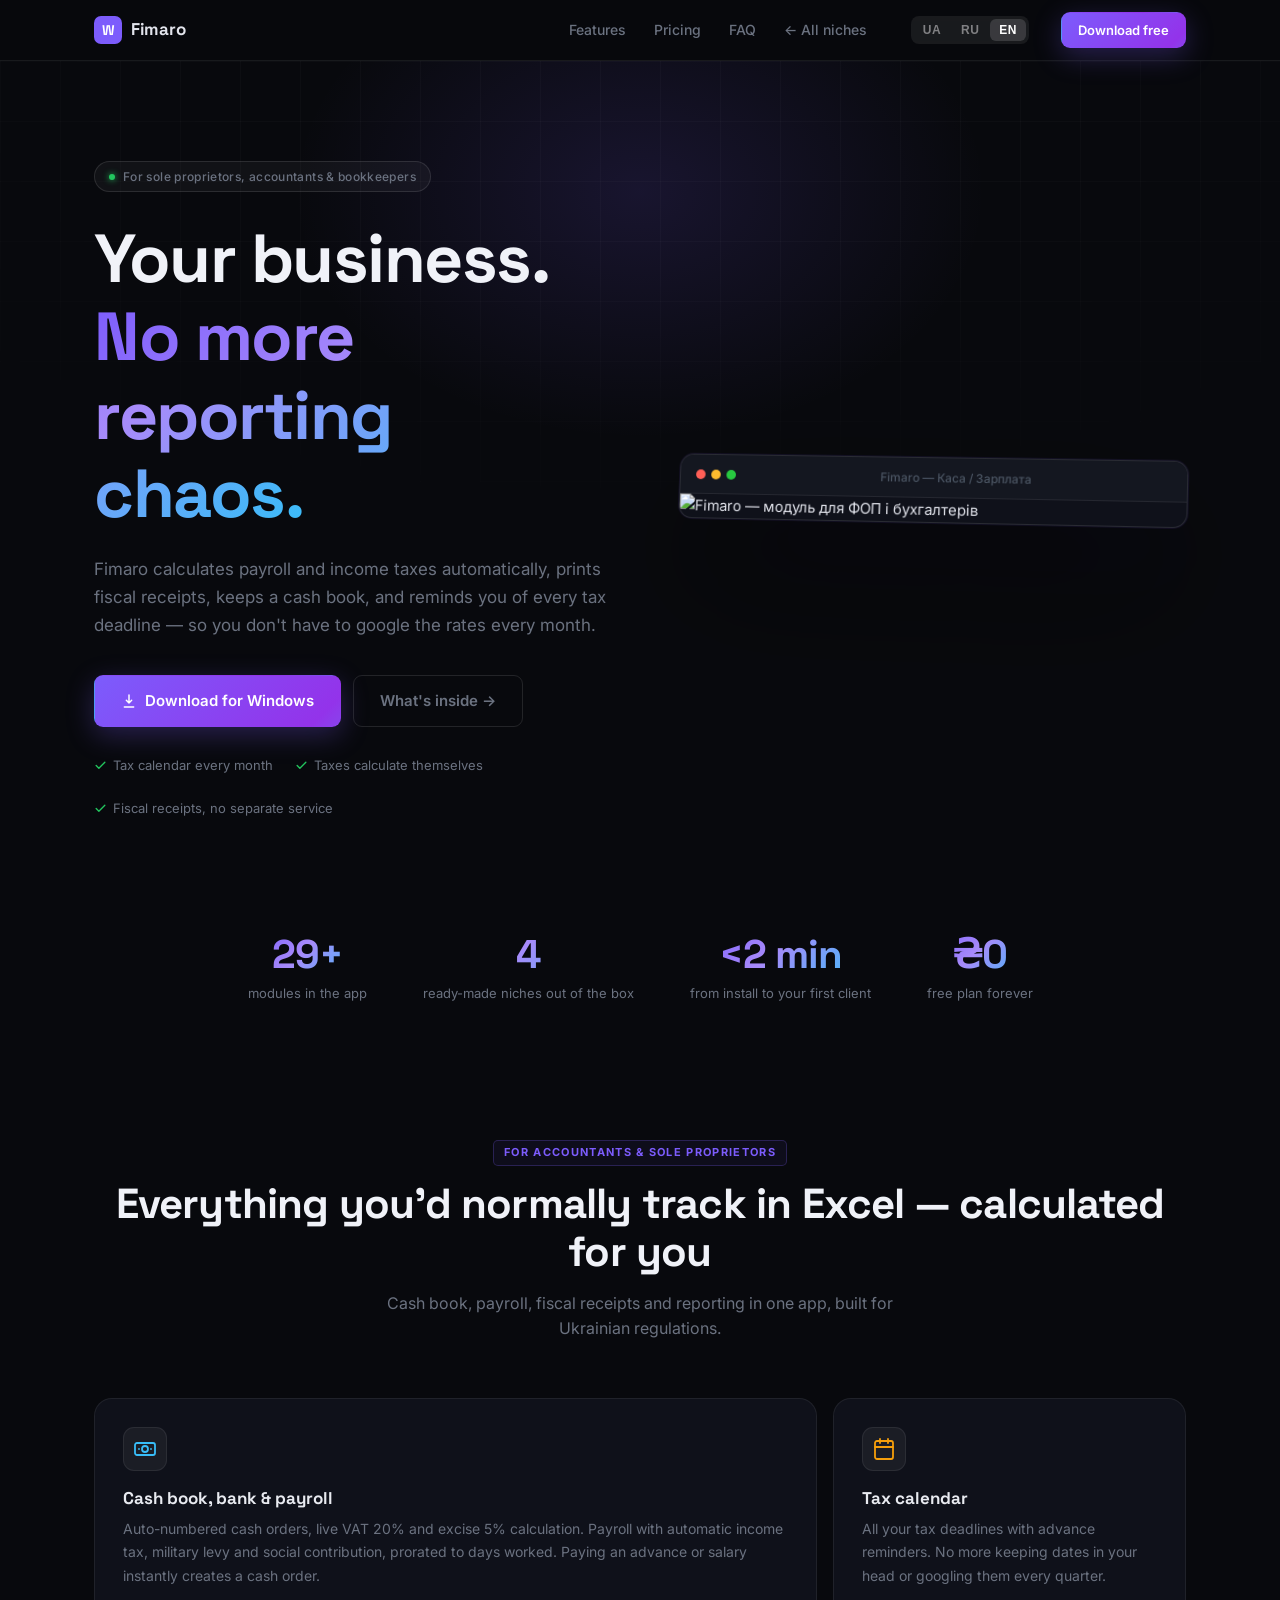
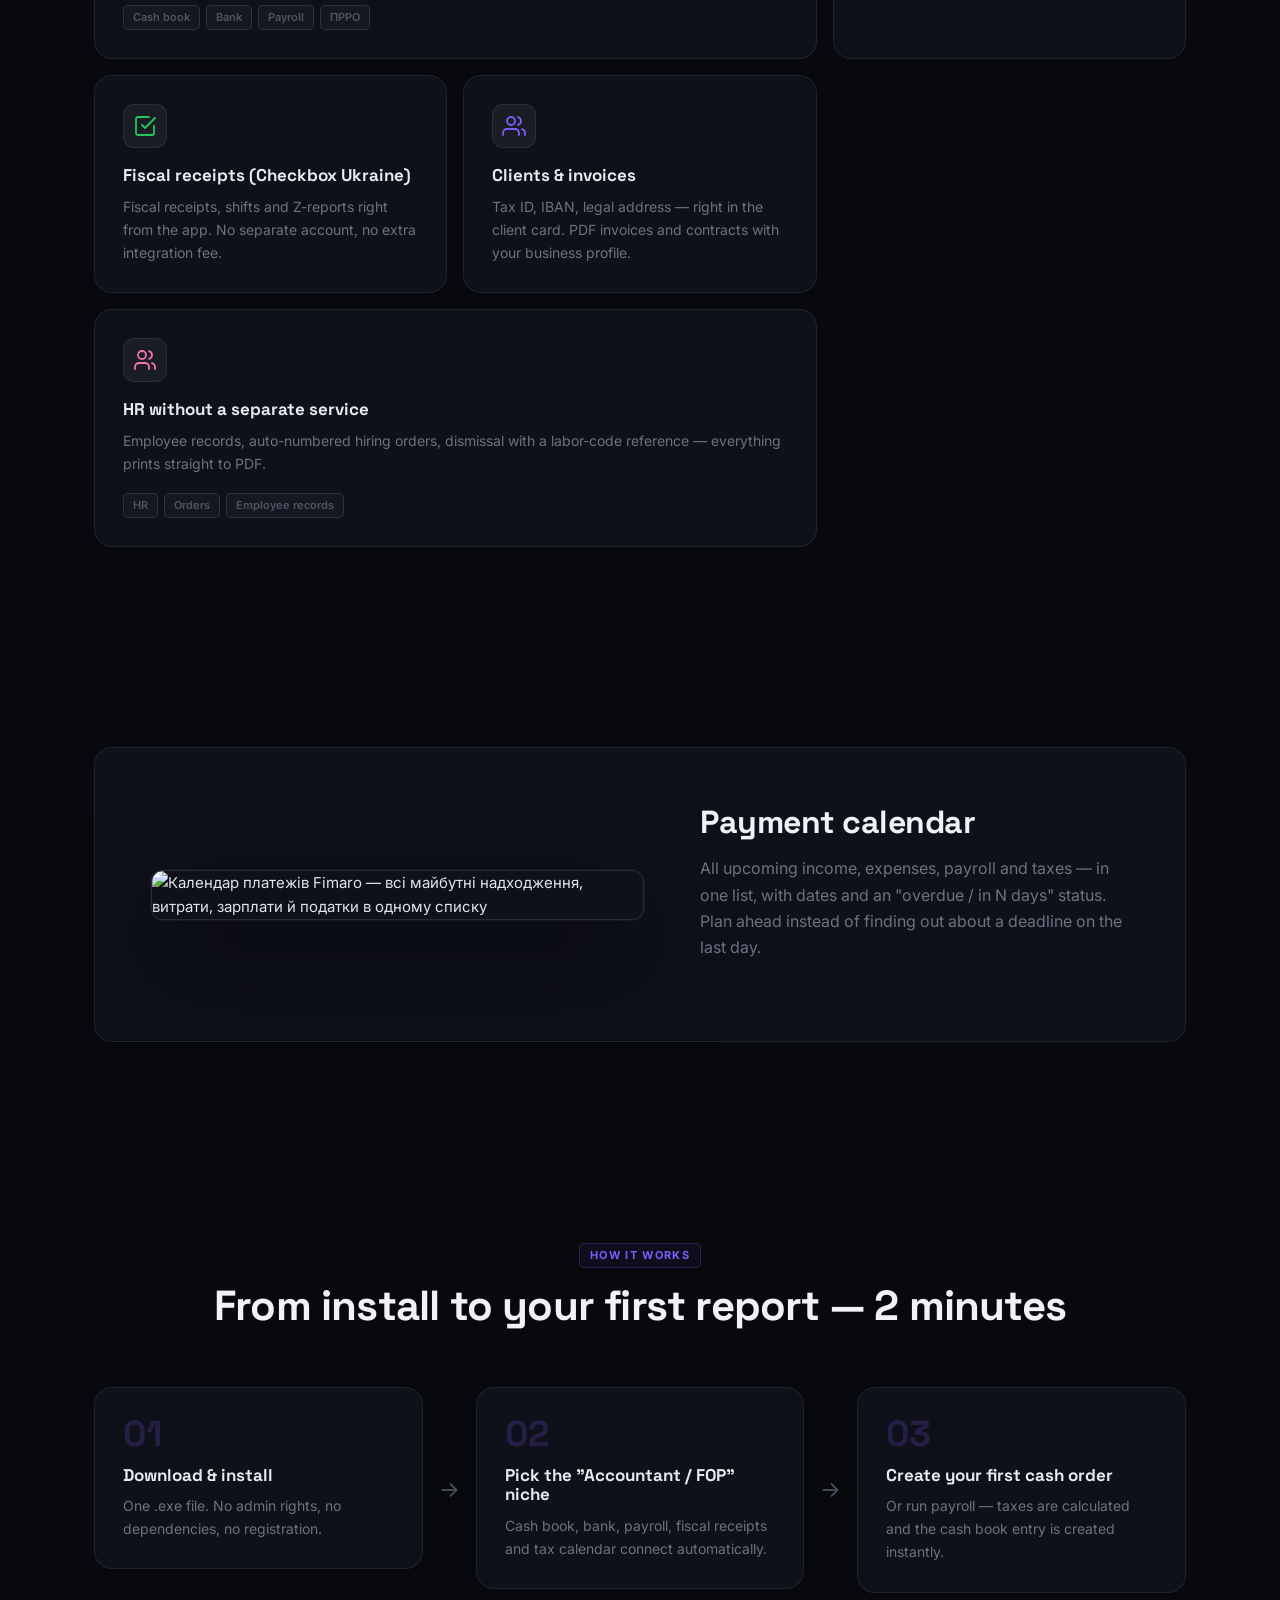
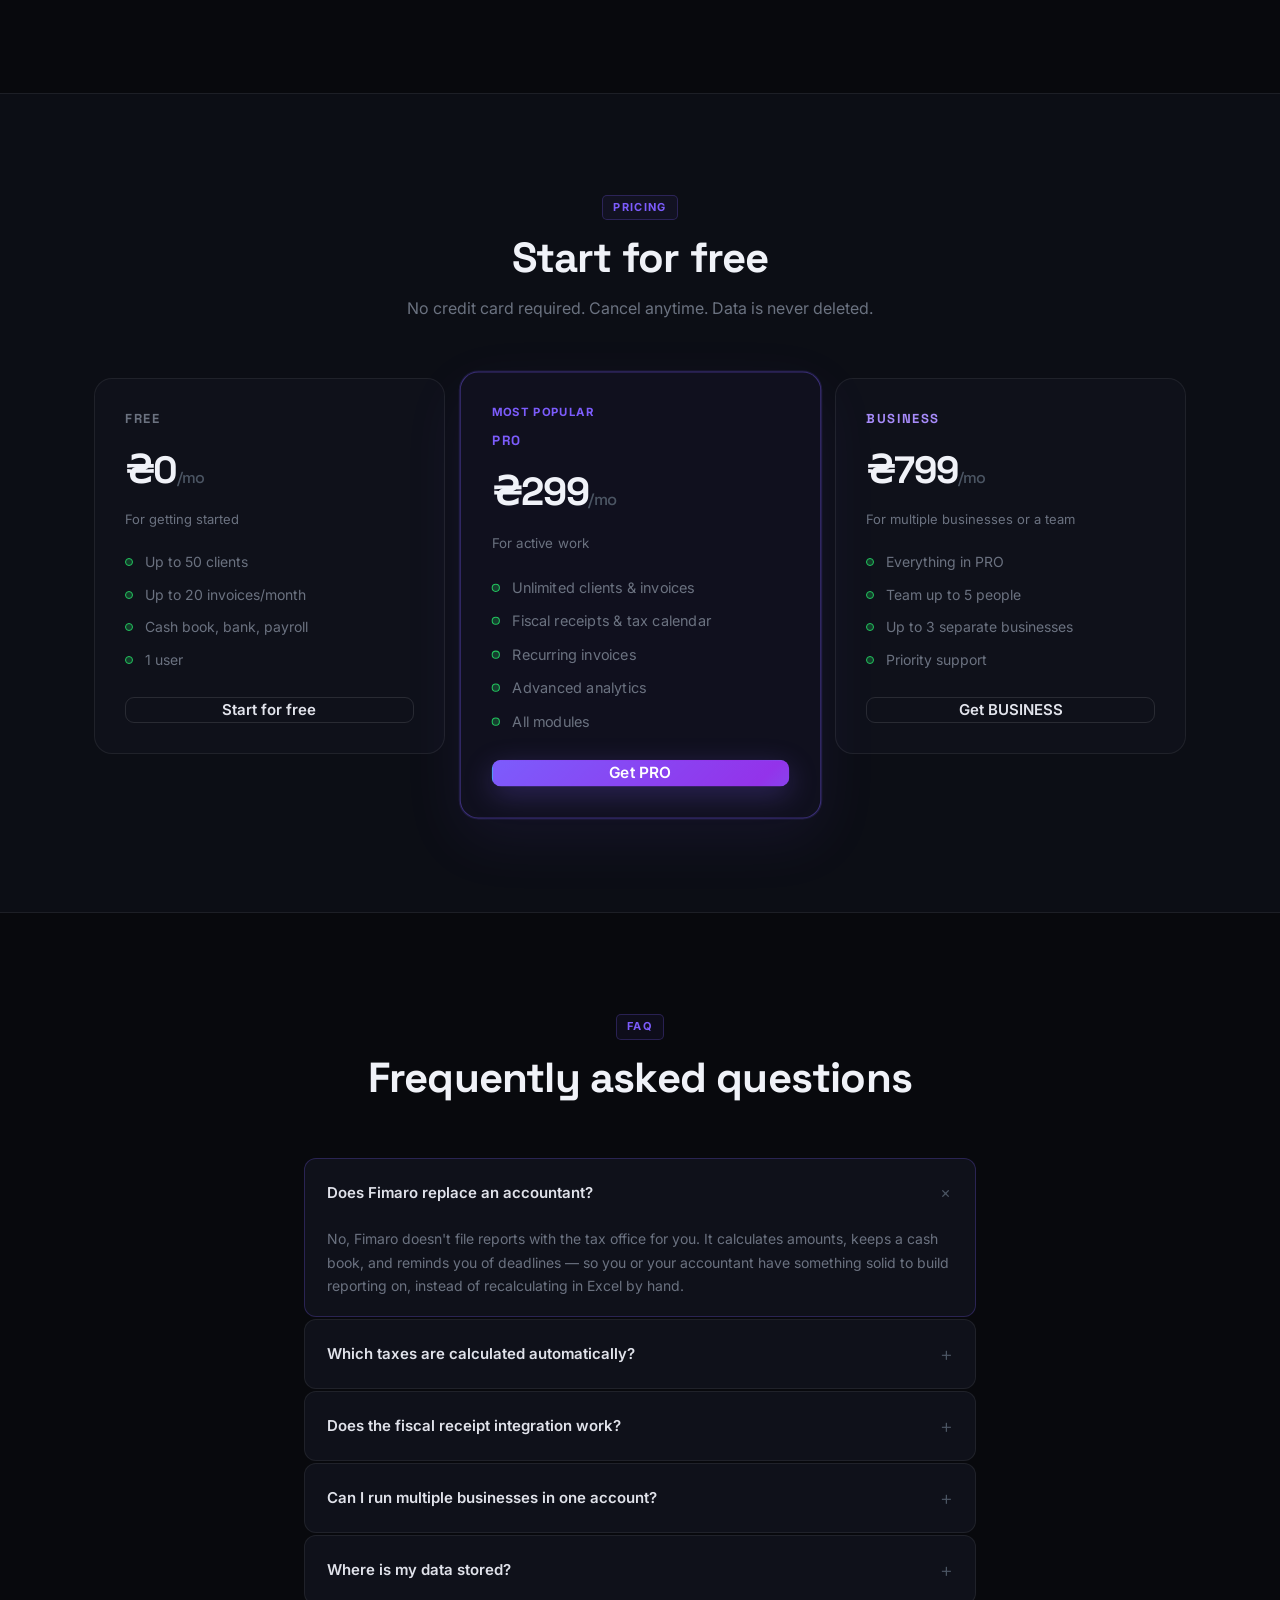
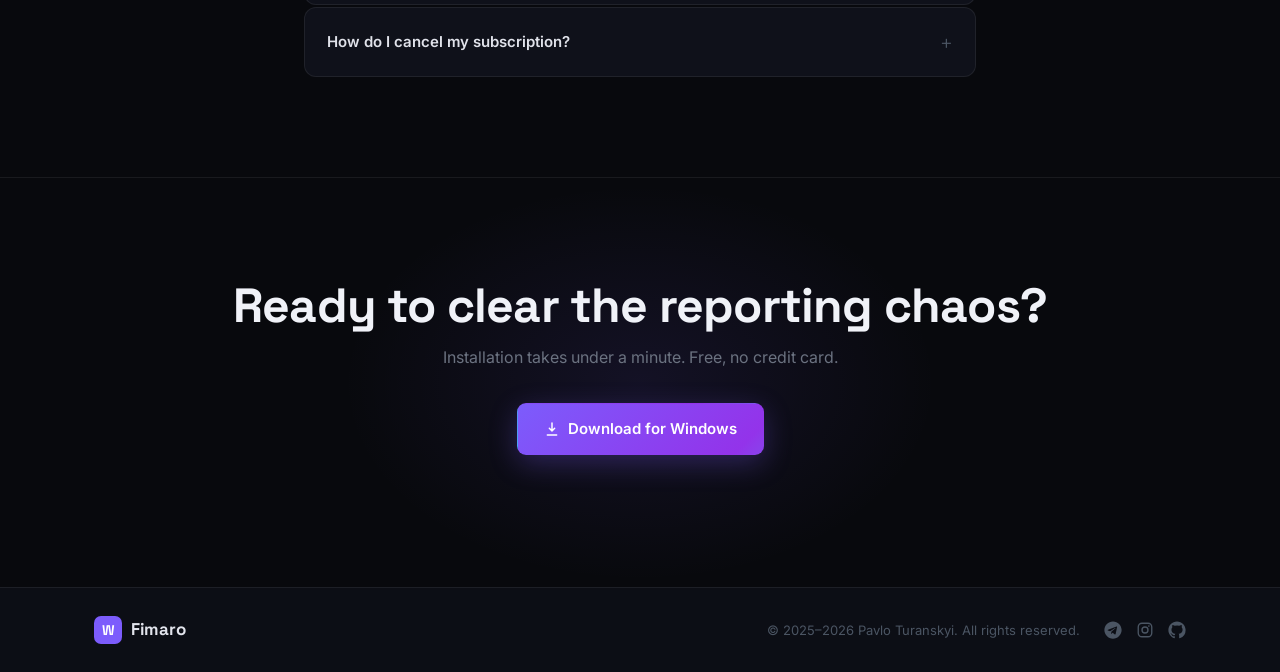
==== commit f0e26db6: "rebrand: WorkHub -> Fimaro across all pages Text branding, headings, meta tags, and download links u" ====
--- a/fop/index.html
+++ b/fop/index.html
@@ -3,7 +3,7 @@
 <head>
 <meta charset="UTF-8">
 <meta name="viewport" content="width=device-width, initial-scale=1.0">
-<title>WorkHub для ФОП і бухгалтерів — каса, зарплата, ПРРО та податковий календар</title>
+<title>Fimaro для ФОП і бухгалтерів — каса, зарплата, ПРРО та податковий календар</title>
 <meta name="description" content="CRM для ФОП та бухгалтерів: автоматичний розрахунок ЄСВ/ПДФО, каса ПКО/РКО, ПРРО-чеки, податковий календар з дедлайнами. Безкоштовно для старту.">
 <link rel="preconnect" href="https://fonts.googleapis.com">
 <link rel="preconnect" href="https://fonts.gstatic.com" crossorigin>
@@ -17,7 +17,7 @@
   <div class="container nav-inner">
     <a href="../index.html" class="brand">
       <div class="brand-logo">W</div>
-      WorkHub
+      Fimaro
     </a>
     <nav class="nav-links">
       <a href="#features" data-i18n="nav.features">Можливості</a>
@@ -30,7 +30,7 @@
       <button class="lang-btn" data-lang="ru">RU</button>
       <button class="lang-btn" data-lang="en">EN</button>
     </div>
-    <a href="https://github.com/WorkHub-App/workhub-releases/releases/latest" class="btn btn-primary btn-sm" id="dl-win-nav" data-i18n="nav.download">Скачати безкоштовно</a>
+    <a href="https://github.com/Fimaro-App/fimaro-releases/releases/latest" class="btn btn-primary btn-sm" id="dl-win-nav" data-i18n="nav.download">Скачати безкоштовно</a>
   </div>
 </header>
 
@@ -50,10 +50,10 @@
         <span class="grad-text" data-i18n="hero.title2">Без хаосу в звітах.</span>
       </h1>
       <p class="hero-sub" data-i18n="hero.sub">
-        WorkHub рахує ЄСВ, ПДФО і ВЗ автоматично, друкує ПРРО-чеки, веде касу з ПКО/РКО і нагадує про кожен податковий дедлайн — щоб ви не гуглили ставки щомісяця.
+        Fimaro рахує ЄСВ, ПДФО і ВЗ автоматично, друкує ПРРО-чеки, веде касу з ПКО/РКО і нагадує про кожен податковий дедлайн — щоб ви не гуглили ставки щомісяця.
       </p>
       <div class="hero-actions">
-        <a href="https://github.com/WorkHub-App/workhub-releases/releases/latest" class="btn btn-primary btn-lg" id="dl-win-hero">
+        <a href="https://github.com/Fimaro-App/fimaro-releases/releases/latest" class="btn btn-primary btn-lg" id="dl-win-hero">
           <svg width="16" height="16" viewBox="0 0 24 24" fill="none" stroke="currentColor" stroke-width="2.2" stroke-linecap="round" stroke-linejoin="round"><path d="M12 3v12m0 0l-4-4m4 4l4-4M5 21h14"/></svg>
           <span data-i18n="hero.dl_win">Скачати для Windows</span>
         </a>
@@ -70,9 +70,9 @@
       <div class="mock-window">
         <div class="mock-bar">
           <div class="mock-dots"><span></span><span></span><span></span></div>
-          <div class="mock-url">WorkHub — Каса / Зарплата</div>
+          <div class="mock-url">Fimaro — Каса / Зарплата</div>
         </div>
-        <img src="../Full.jpg" alt="WorkHub — модуль для ФОП і бухгалтерів" class="mock-img">
+        <img src="../Full.jpg" alt="Fimaro — модуль для ФОП і бухгалтерів" class="mock-img">
       </div>
     </div>
   </div>
@@ -147,7 +147,7 @@
   <div class="container">
     <div class="showcase">
       <div class="showcase-img">
-        <img src="../calendar.jpg" alt="Календар платежів WorkHub — всі майбутні надходження, витрати, зарплати й податки в одному списку">
+        <img src="../calendar.jpg" alt="Календар платежів Fimaro — всі майбутні надходження, витрати, зарплати й податки в одному списку">
       </div>
       <div class="showcase-text">
         <h3 data-i18n="sc.cal.title">Календар платежів</h3>
@@ -205,7 +205,7 @@
           <li data-i18n="pricing.free.3">Каса, банк, зарплата</li>
           <li data-i18n="pricing.free.4">1 користувач</li>
         </ul>
-        <a href="https://github.com/WorkHub-App/workhub-releases/releases/latest" class="btn btn-outline btn-block" data-i18n="pricing.free.btn">Почати безкоштовно</a>
+        <a href="https://github.com/Fimaro-App/fimaro-releases/releases/latest" class="btn btn-outline btn-block" data-i18n="pricing.free.btn">Почати безкоштовно</a>
       </div>
 
       <div class="price-card price-featured">
@@ -220,7 +220,7 @@
           <li data-i18n="pricing.pro.4">Розширена аналітика</li>
           <li data-i18n="pricing.pro.5">Всі модулі</li>
         </ul>
-        <a href="https://github.com/WorkHub-App/workhub-releases/releases/latest" class="btn btn-primary btn-block" data-i18n="pricing.pro.btn">Обрати PRO</a>
+        <a href="https://github.com/Fimaro-App/fimaro-releases/releases/latest" class="btn btn-primary btn-block" data-i18n="pricing.pro.btn">Обрати PRO</a>
       </div>
 
       <div class="price-card">
@@ -233,7 +233,7 @@
           <li data-i18n="pricing.biz.3">До 3 окремих бізнесів</li>
           <li data-i18n="pricing.biz.4">Пріоритетна підтримка</li>
         </ul>
-        <a href="https://github.com/WorkHub-App/workhub-releases/releases/latest" class="btn btn-outline btn-block" data-i18n="pricing.biz.btn">Обрати BUSINESS</a>
+        <a href="https://github.com/Fimaro-App/fimaro-releases/releases/latest" class="btn btn-outline btn-block" data-i18n="pricing.biz.btn">Обрати BUSINESS</a>
       </div>
 
     </div>
@@ -248,8 +248,8 @@
     </div>
     <div class="faq-list">
       <details class="faq-item" open>
-        <summary data-i18n="faq.q1">Чи замінює WorkHub бухгалтера?</summary>
-        <p data-i18n="faq.a1">Ні, WorkHub не подає звіти в податкову замість вас. Він рахує суми (ЄСВ, ПДФО, ВЗ), веде касу і нагадує про дедлайни — щоб бухгалтеру чи вам самим було на чому будувати звітність, без ручного перерахунку в Excel.</p>
+        <summary data-i18n="faq.q1">Чи замінює Fimaro бухгалтера?</summary>
+        <p data-i18n="faq.a1">Ні, Fimaro не подає звіти в податкову замість вас. Він рахує суми (ЄСВ, ПДФО, ВЗ), веде касу і нагадує про дедлайни — щоб бухгалтеру чи вам самим було на чому будувати звітність, без ручного перерахунку в Excel.</p>
       </details>
       <details class="faq-item">
         <summary data-i18n="faq.q2">Які податки рахуються автоматично?</summary>
@@ -281,7 +281,7 @@
     <h2 data-i18n="cta.title">Готові прибрати хаос у звітах?</h2>
     <p data-i18n="cta.sub">Встановлення займає менше хвилини. Безкоштовно, без картки.</p>
     <div class="cta-actions">
-      <a href="https://github.com/WorkHub-App/workhub-releases/releases/latest" class="btn btn-primary btn-lg" id="dl-win-cta">
+      <a href="https://github.com/Fimaro-App/fimaro-releases/releases/latest" class="btn btn-primary btn-lg" id="dl-win-cta">
         <svg width="16" height="16" viewBox="0 0 24 24" fill="none" stroke="currentColor" stroke-width="2.2" stroke-linecap="round" stroke-linejoin="round"><path d="M12 3v12m0 0l-4-4m4 4l4-4M5 21h14"/></svg>
         <span data-i18n="cta.dl_win">Завантажити для Windows</span>
       </a>
@@ -294,7 +294,7 @@
   <div class="container footer-inner">
     <a href="../index.html" class="brand">
       <div class="brand-logo">W</div>
-      WorkHub
+      Fimaro
     </a>
     <p class="footer-copy" data-i18n="footer.copy">© 2025–2026 Pavlo Turanskyi. Усі права захищені.</p>
     <div class="footer-links">
@@ -304,7 +304,7 @@
       <a href="https://www.instagram.com/workhub.apps/" target="_blank" rel="noopener" title="Instagram">
         <svg width="18" height="18" viewBox="0 0 24 24" fill="none" stroke="currentColor" stroke-width="1.8"><rect x="3" y="3" width="18" height="18" rx="5"/><circle cx="12" cy="12" r="4"/><circle cx="17.2" cy="6.8" r="1.1" fill="currentColor" stroke="none"/></svg>
       </a>
-      <a href="https://github.com/WorkHub-App" target="_blank" rel="noopener" title="GitHub">
+      <a href="https://github.com/Fimaro-App" target="_blank" rel="noopener" title="GitHub">
         <svg width="18" height="18" viewBox="0 0 24 24" fill="currentColor"><path d="M12 .5C5.65.5.5 5.65.5 12c0 5.08 3.29 9.39 7.86 10.91.57.1.78-.25.78-.55 0-.27-.01-1.17-.02-2.12-3.2.7-3.87-1.36-3.87-1.36-.53-1.33-1.28-1.68-1.28-1.68-1.05-.71.08-.7.08-.7 1.16.08 1.77 1.19 1.77 1.19 1.03 1.76 2.7 1.25 3.36.96.1-.74.4-1.25.72-1.54-2.56-.29-5.25-1.28-5.25-5.7 0-1.26.45-2.29 1.19-3.1-.12-.29-.52-1.46.11-3.05 0 0 .97-.31 3.18 1.18a11 11 0 0 1 5.79 0c2.21-1.49 3.18-1.18 3.18-1.18.63 1.59.23 2.76.11 3.05.74.81 1.19 1.84 1.19 3.1 0 4.43-2.7 5.41-5.27 5.69.42.36.78 1.07.78 2.16 0 1.56-.01 2.81-.01 3.19 0 .31.21.66.79.55A11.5 11.5 0 0 0 23.5 12C23.5 5.65 18.35.5 12 .5z"/></svg>
       </a>
     </div>
@@ -317,7 +317,7 @@
     'nav.features': 'Можливості', 'nav.pricing': 'Тарифи', 'nav.faq': 'Питання', 'nav.back': '← Всі ніші', 'nav.download': 'Скачати безкоштовно',
     'hero.badge': 'Для ФОП, бухгалтерів та фінансистів',
     'hero.title1': 'Ваш ФОП.', 'hero.title2': 'Без хаосу в звітах.',
-    'hero.sub': 'WorkHub рахує ЄСВ, ПДФО і ВЗ автоматично, друкує ПРРО-чеки, веде касу з ПКО/РКО і нагадує про кожен податковий дедлайн — щоб ви не гуглили ставки щомісяця.',
+    'hero.sub': 'Fimaro рахує ЄСВ, ПДФО і ВЗ автоматично, друкує ПРРО-чеки, веде касу з ПКО/РКО і нагадує про кожен податковий дедлайн — щоб ви не гуглили ставки щомісяця.',
     'hero.dl_win': 'Скачати для Windows', 'hero.explore': 'Що всередині →',
     'hero.trust1': 'Податковий календар щомісяця', 'hero.trust2': 'ЄСВ/ПДФО рахуються самі', 'hero.trust3': 'ПРРО без окремого сервісу',
     'stats.modules': 'модулів у застосунку', 'stats.niches': 'готові ніші з коробки',
@@ -351,8 +351,8 @@
     'pricing.biz.desc': 'Для кількох ФОП або команди', 'pricing.biz.1': 'Все з PRO', 'pricing.biz.2': 'Команда до 5 осіб',
     'pricing.biz.3': 'До 3 окремих бізнесів', 'pricing.biz.4': 'Пріоритетна підтримка', 'pricing.biz.btn': 'Обрати BUSINESS',
     'faq.tag': 'ПИТАННЯ', 'faq.title': 'Часті запитання',
-    'faq.q1': 'Чи замінює WorkHub бухгалтера?',
-    'faq.a1': 'Ні, WorkHub не подає звіти в податкову замість вас. Він рахує суми (ЄСВ, ПДФО, ВЗ), веде касу і нагадує про дедлайни — щоб бухгалтеру чи вам самим було на чому будувати звітність, без ручного перерахунку в Excel.',
+    'faq.q1': 'Чи замінює Fimaro бухгалтера?',
+    'faq.a1': 'Ні, Fimaro не подає звіти в податкову замість вас. Він рахує суми (ЄСВ, ПДФО, ВЗ), веде касу і нагадує про дедлайни — щоб бухгалтеру чи вам самим було на чому будувати звітність, без ручного перерахунку в Excel.',
     'faq.q2': 'Які податки рахуються автоматично?', 'faq.a2': 'ПДФО 18%, військовий збір 5% і ЄСВ 22% при нарахуванні зарплати, а також ПДВ 20% і акциз 5% в касовій книзі, якщо сума їх включає.',
     'faq.q3': 'Чи працює інтеграція з ПРРО?', 'faq.a3': 'Так, вбудований модуль ПРРО через Checkbox Ukraine: фіскальні чеки, зміни і Z-звіти прямо з застосунку.',
     'faq.q4': 'Чи можна вести кілька ФОП в одному акаунті?', 'faq.a4': 'Так, на плані BUSINESS — до 3 окремих бізнесів з власною касою, клієнтами і звітністю в межах одного акаунту.',
@@ -366,7 +366,7 @@
     'nav.features': 'Возможности', 'nav.pricing': 'Тарифы', 'nav.faq': 'Вопросы', 'nav.back': '← Все ниши', 'nav.download': 'Скачать бесплатно',
     'hero.badge': 'Для ФЛП, бухгалтеров и финансистов',
     'hero.title1': 'Ваш ФЛП.', 'hero.title2': 'Без хаоса в отчётах.',
-    'hero.sub': 'WorkHub считает ЕСВ, НДФЛ и ВС автоматически, печатает ПРРО-чеки, ведёт кассу с ПКО/РКО и напоминает о каждом налоговом дедлайне — чтобы вы не гуглили ставки каждый месяц.',
+    'hero.sub': 'Fimaro считает ЕСВ, НДФЛ и ВС автоматически, печатает ПРРО-чеки, ведёт кассу с ПКО/РКО и напоминает о каждом налоговом дедлайне — чтобы вы не гуглили ставки каждый месяц.',
     'hero.dl_win': 'Скачать для Windows', 'hero.explore': 'Что внутри →',
     'hero.trust1': 'Налоговый календарь каждый месяц', 'hero.trust2': 'ЕСВ/НДФЛ считаются сами', 'hero.trust3': 'ПРРО без отдельного сервиса',
     'stats.modules': 'модулей в приложении', 'stats.niches': 'готовые ниши из коробки',
@@ -400,8 +400,8 @@
     'pricing.biz.desc': 'Для нескольких ФЛП или команды', 'pricing.biz.1': 'Всё из PRO', 'pricing.biz.2': 'Команда до 5 человек',
     'pricing.biz.3': 'До 3 отдельных бизнесов', 'pricing.biz.4': 'Приоритетная поддержка', 'pricing.biz.btn': 'Выбрать BUSINESS',
     'faq.tag': 'ВОПРОСЫ', 'faq.title': 'Частые вопросы',
-    'faq.q1': 'Заменяет ли WorkHub бухгалтера?',
-    'faq.a1': 'Нет, WorkHub не подаёт отчёты в налоговую вместо вас. Он считает суммы (ЕСВ, НДФЛ, ВС), ведёт кассу и напоминает о дедлайнах — чтобы бухгалтеру или вам самим было на чём строить отчётность, без ручного пересчёта в Excel.',
+    'faq.q1': 'Заменяет ли Fimaro бухгалтера?',
+    'faq.a1': 'Нет, Fimaro не подаёт отчёты в налоговую вместо вас. Он считает суммы (ЕСВ, НДФЛ, ВС), ведёт кассу и напоминает о дедлайнах — чтобы бухгалтеру или вам самим было на чём строить отчётность, без ручного пересчёта в Excel.',
     'faq.q2': 'Какие налоги считаются автоматически?', 'faq.a2': 'НДФЛ 18%, военный сбор 5% и ЕСВ 22% при начислении зарплаты, а также НДС 20% и акциз 5% в кассовой книге, если сумма их включает.',
     'faq.q3': 'Работает ли интеграция с ПРРО?', 'faq.a3': 'Да, встроенный модуль ПРРО через Checkbox Ukraine: фискальные чеки, смены и Z-отчёты прямо из приложения.',
     'faq.q4': 'Можно ли вести несколько ФЛП в одном аккаунте?', 'faq.a4': 'Да, на плане BUSINESS — до 3 отдельных бизнесов с собственной кассой, клиентами и отчётностью в рамках одного аккаунта.',
@@ -415,7 +415,7 @@
     'nav.features': 'Features', 'nav.pricing': 'Pricing', 'nav.faq': 'FAQ', 'nav.back': '← All niches', 'nav.download': 'Download free',
     'hero.badge': 'For sole proprietors, accountants & bookkeepers',
     'hero.title1': 'Your business.', 'hero.title2': 'No more reporting chaos.',
-    'hero.sub': "WorkHub calculates payroll and income taxes automatically, prints fiscal receipts, keeps a cash book, and reminds you of every tax deadline — so you don't have to google the rates every month.",
+    'hero.sub': "Fimaro calculates payroll and income taxes automatically, prints fiscal receipts, keeps a cash book, and reminds you of every tax deadline — so you don't have to google the rates every month.",
     'hero.dl_win': 'Download for Windows', 'hero.explore': "What's inside →",
     'hero.trust1': 'Tax calendar every month', 'hero.trust2': 'Taxes calculate themselves', 'hero.trust3': 'Fiscal receipts, no separate service',
     'stats.modules': 'modules in the app', 'stats.niches': 'ready-made niches out of the box',
@@ -449,8 +449,8 @@
     'pricing.biz.desc': 'For multiple businesses or a team', 'pricing.biz.1': 'Everything in PRO', 'pricing.biz.2': 'Team up to 5 people',
     'pricing.biz.3': 'Up to 3 separate businesses', 'pricing.biz.4': 'Priority support', 'pricing.biz.btn': 'Get BUSINESS',
     'faq.tag': 'FAQ', 'faq.title': 'Frequently asked questions',
-    'faq.q1': 'Does WorkHub replace an accountant?',
-    'faq.a1': "No, WorkHub doesn't file reports with the tax office for you. It calculates amounts, keeps a cash book, and reminds you of deadlines — so you or your accountant have something solid to build reporting on, instead of recalculating in Excel by hand.",
+    'faq.q1': 'Does Fimaro replace an accountant?',
+    'faq.a1': "No, Fimaro doesn't file reports with the tax office for you. It calculates amounts, keeps a cash book, and reminds you of deadlines — so you or your accountant have something solid to build reporting on, instead of recalculating in Excel by hand.",
     'faq.q2': 'Which taxes are calculated automatically?', 'faq.a2': 'Income tax, military levy and social contribution when running payroll, plus VAT and excise in the cash book if the amount includes them.',
     'faq.q3': 'Does the fiscal receipt integration work?', 'faq.a3': 'Yes, a built-in module via Checkbox Ukraine: fiscal receipts, shifts and Z-reports right from the app.',
     'faq.q4': 'Can I run multiple businesses in one account?', 'faq.a4': 'Yes, on the BUSINESS plan — up to 3 separate businesses with their own cash book, clients and reporting.',
@@ -503,7 +503,7 @@
 
 (async function directDownloads() {
   try {
-    const res = await fetch('https://api.github.com/repos/WorkHub-App/workhub-releases/releases/latest');
+    const res = await fetch('https://api.github.com/repos/Fimaro-App/fimaro-releases/releases/latest');
     if (!res.ok) return;
     const data = await res.json();
     const exe = data.assets?.find(a => /\.exe$/i.test(a.name));
--- a/style.css
+++ b/style.css
@@ -1,4 +1,4 @@
-/* WorkHub — Linear-inspired redesign */
+/* Fimaro — Linear-inspired redesign */
 
 /* ── Reset & Base ── */
 *, *::before, *::after { box-sizing: border-box; margin: 0; padding: 0; }
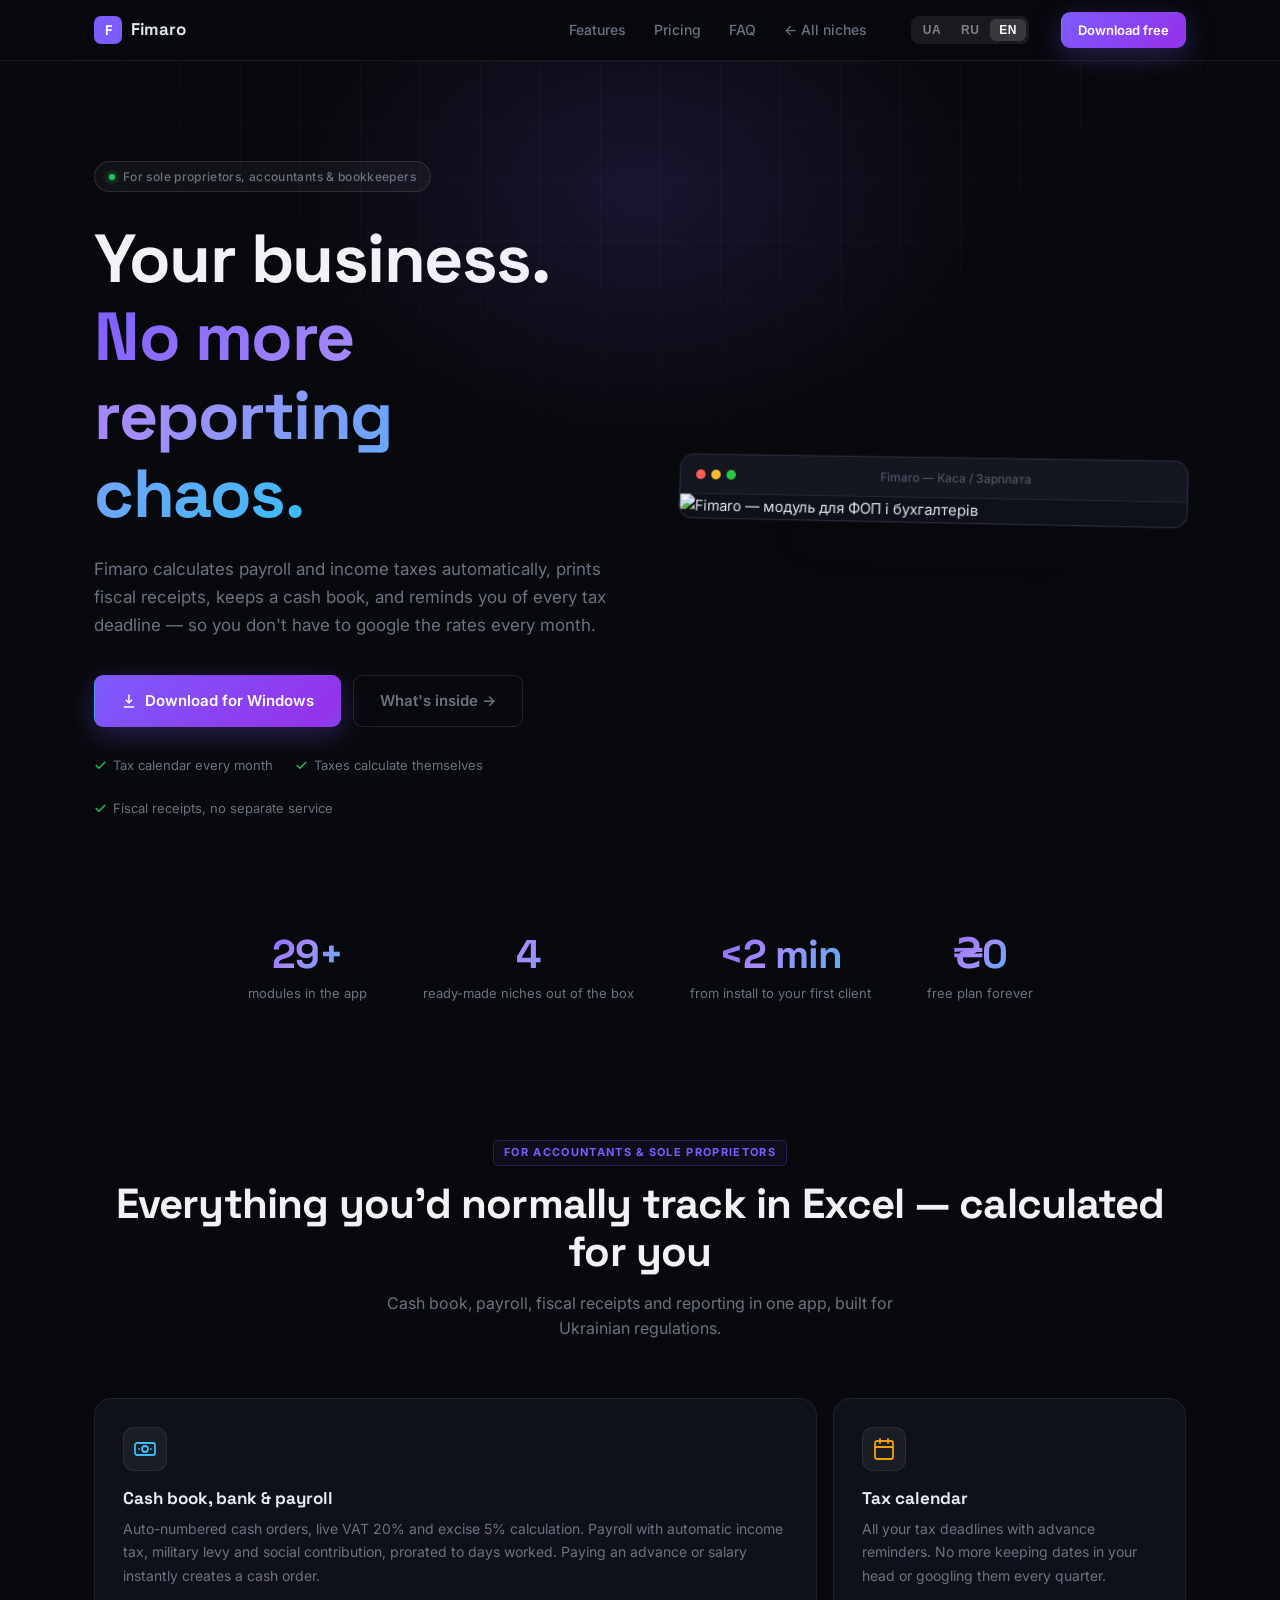
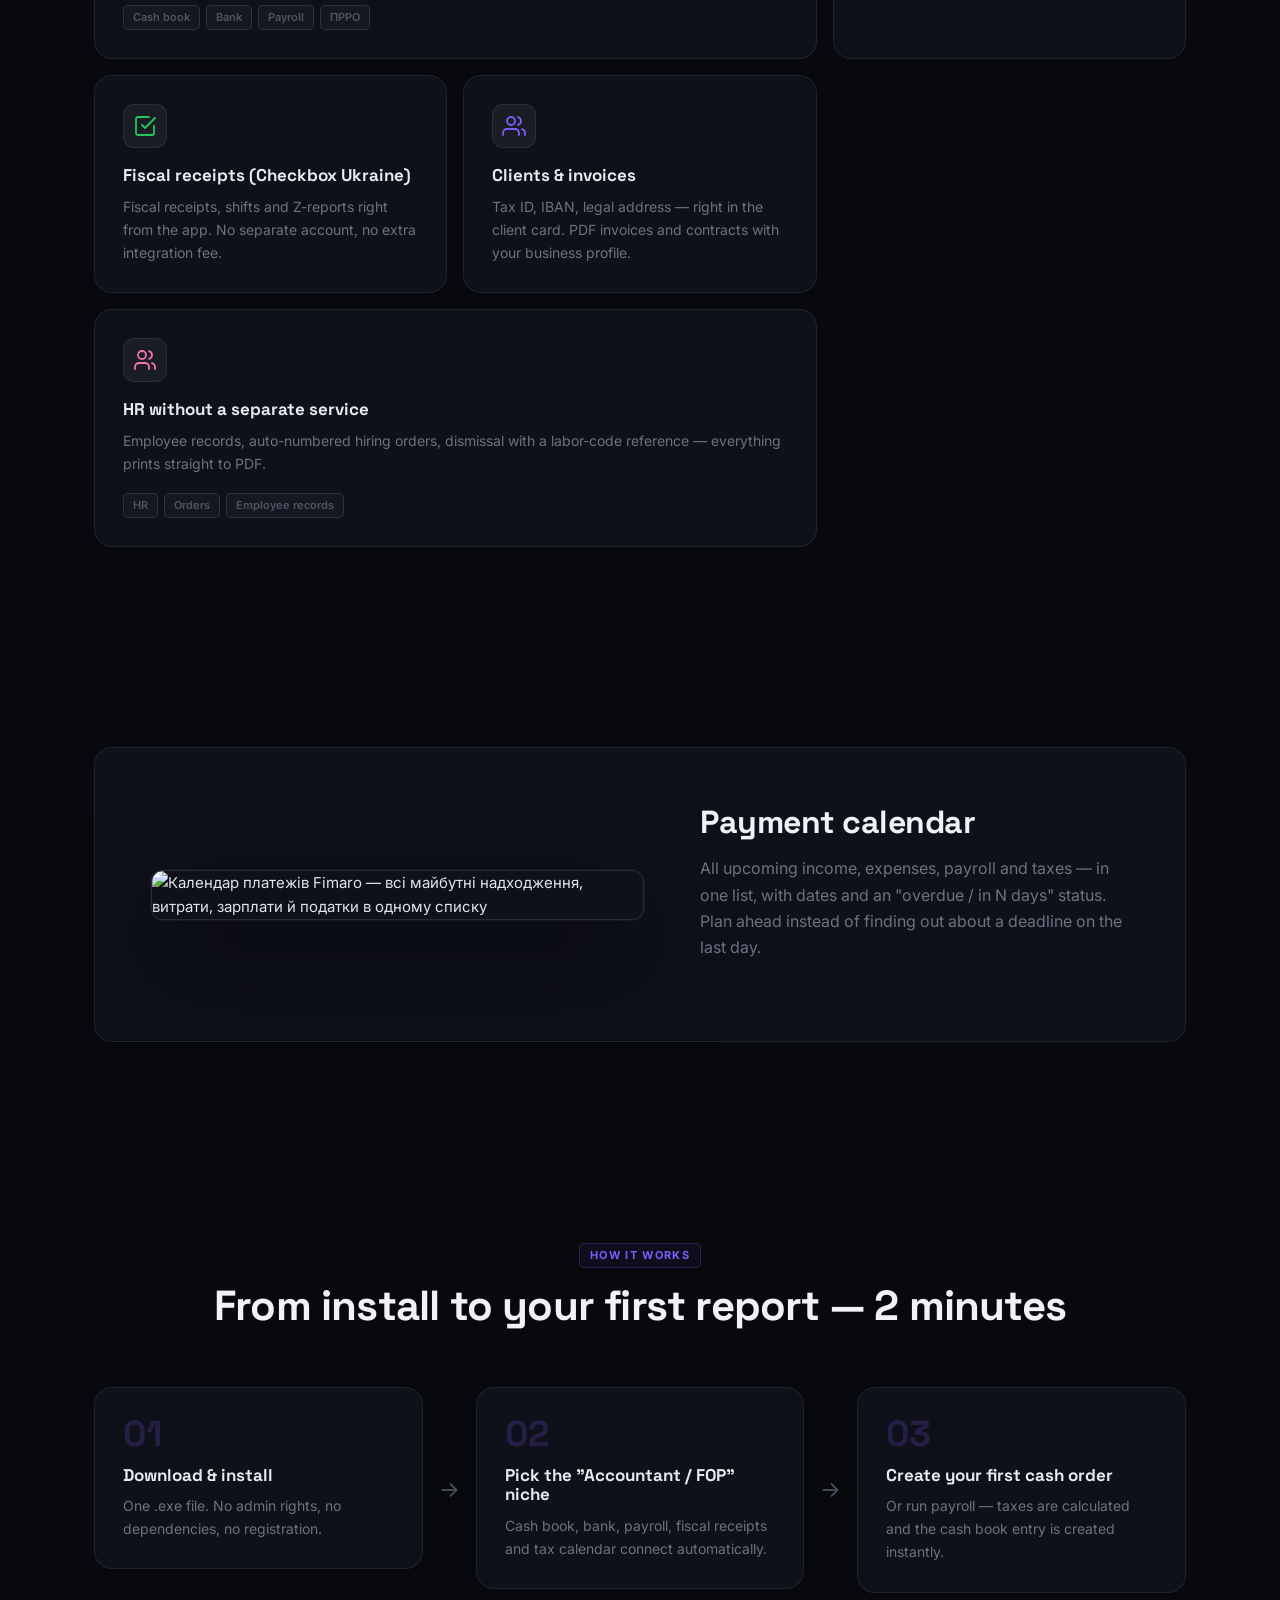
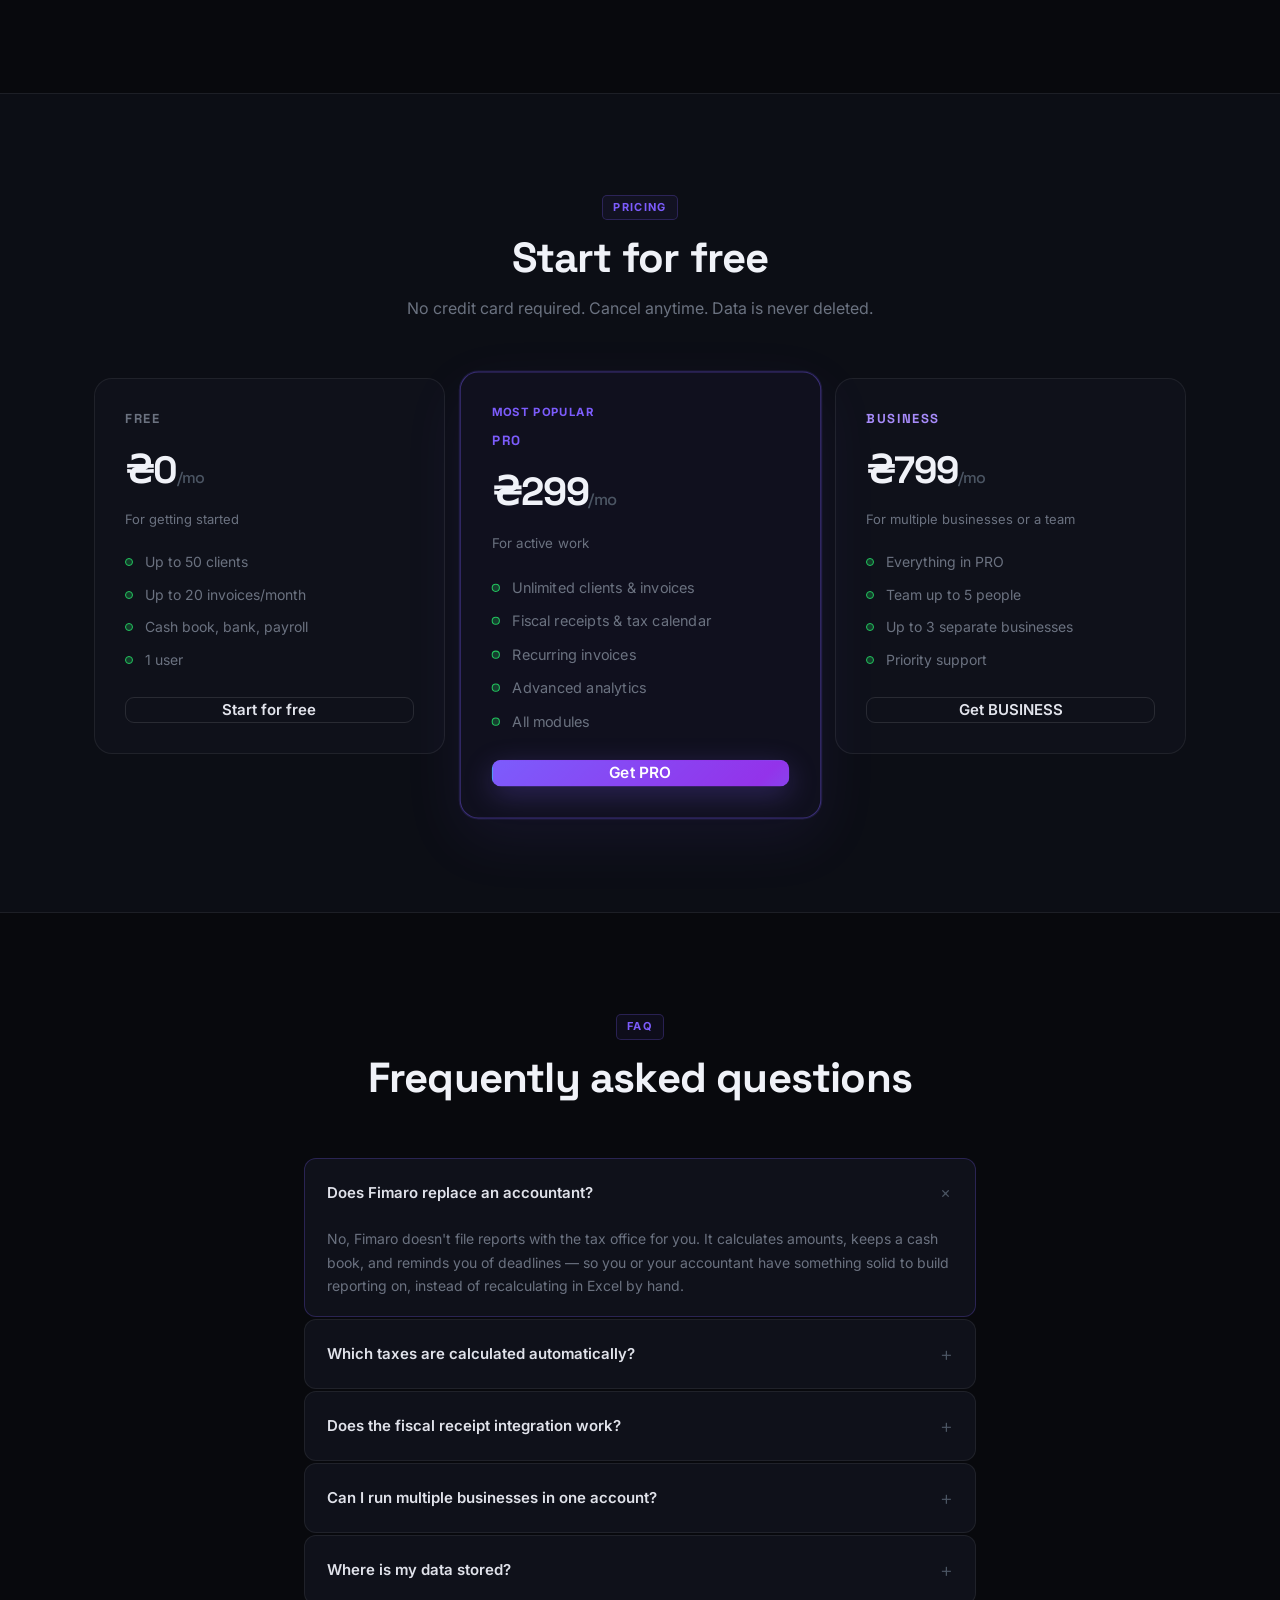
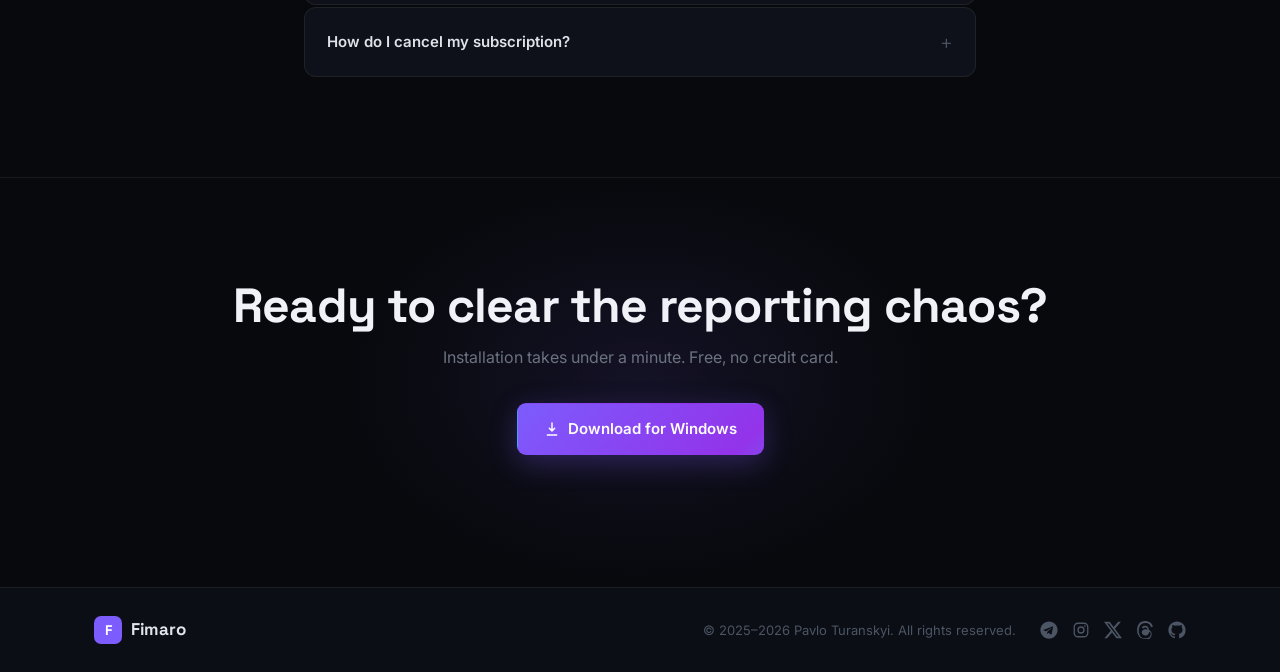
==== commit f20f7195: "socials: add real Telegram/Instagram handles, add X + Threads, fix logo letter - Telegram/Instagram " ====
--- a/fop/index.html
+++ b/fop/index.html
@@ -9,14 +9,14 @@
 <link rel="preconnect" href="https://fonts.gstatic.com" crossorigin>
 <link href="https://fonts.googleapis.com/css2?family=Inter:wght@400;500;600&family=Space+Grotesk:wght@500;600;700;800&display=swap" rel="stylesheet">
 <link rel="stylesheet" href="../style.css">
-<link rel="icon" href="data:image/svg+xml,<svg xmlns=%22http://www.w3.org/2000/svg%22 viewBox=%220 0 100 100%22><rect width=%22100%22 height=%22100%22 rx=%2222%22 fill=%22%237C5CFC%22/><text x=%2250%22 y=%2268%22 font-size=%2260%22 text-anchor=%22middle%22 fill=%22white%22 font-family=%22sans-serif%22 font-weight=%22800%22>W</text></svg>">
+<link rel="icon" href="data:image/svg+xml,<svg xmlns=%22http://www.w3.org/2000/svg%22 viewBox=%220 0 100 100%22><rect width=%22100%22 height=%22100%22 rx=%2222%22 fill=%22%237C5CFC%22/><text x=%2250%22 y=%2268%22 font-size=%2260%22 text-anchor=%22middle%22 fill=%22white%22 font-family=%22sans-serif%22 font-weight=%22800%22>F</text></svg>">
 </head>
 <body>
 
 <header class="nav">
   <div class="container nav-inner">
     <a href="../index.html" class="brand">
-      <div class="brand-logo">W</div>
+      <div class="brand-logo">F</div>
       Fimaro
     </a>
     <nav class="nav-links">
@@ -293,16 +293,22 @@
 <footer class="footer">
   <div class="container footer-inner">
     <a href="../index.html" class="brand">
-      <div class="brand-logo">W</div>
+      <div class="brand-logo">F</div>
       Fimaro
     </a>
     <p class="footer-copy" data-i18n="footer.copy">© 2025–2026 Pavlo Turanskyi. Усі права захищені.</p>
     <div class="footer-links">
-      <a href="https://t.me/workhubapp" target="_blank" rel="noopener" title="Telegram">
+      <a href="https://t.me/fimaroapp_official" target="_blank" rel="noopener" title="Telegram">
         <svg width="18" height="18" viewBox="0 0 24 24" fill="currentColor"><path d="M12 .5C5.65.5.5 5.65.5 12s5.15 11.5 11.5 11.5S23.5 18.35 23.5 12 18.35.5 12 .5zm5.4 7.9l-1.9 9.05c-.14.64-.52.79-1.05.49l-2.9-2.14-1.4 1.35c-.16.16-.29.29-.59.29l.21-2.99 5.44-4.92c.24-.21-.05-.33-.36-.12l-6.73 4.24-2.9-.91c-.63-.2-.64-.63.13-.93l11.34-4.37c.52-.19.98.13.71 1.3z"/></svg>
       </a>
-      <a href="https://www.instagram.com/workhub.apps/" target="_blank" rel="noopener" title="Instagram">
+      <a href="https://www.instagram.com/fimaro.app/" target="_blank" rel="noopener" title="Instagram">
         <svg width="18" height="18" viewBox="0 0 24 24" fill="none" stroke="currentColor" stroke-width="1.8"><rect x="3" y="3" width="18" height="18" rx="5"/><circle cx="12" cy="12" r="4"/><circle cx="17.2" cy="6.8" r="1.1" fill="currentColor" stroke="none"/></svg>
+      </a>
+      <a href="https://x.com/fimaroapp" target="_blank" rel="noopener" title="X (Twitter)">
+        <svg width="18" height="18" viewBox="0 0 24 24" fill="currentColor"><path d="M18.9 1.153h3.68l-8.04 9.19L24 22.846h-7.406l-5.8-7.584-6.638 7.584H.474l8.6-9.83L0 1.154h7.594l5.243 6.932ZM17.61 20.644h2.039L6.486 3.24H4.298Z"/></svg>
+      </a>
+      <a href="https://www.threads.com/@fimaro.app" target="_blank" rel="noopener" title="Threads">
+        <svg width="18" height="18" viewBox="0 0 24 24" fill="currentColor"><path d="M12.186 24h-.007c-3.581-.024-6.334-1.205-8.184-3.509C2.35 18.44 1.5 15.586 1.472 12.01v-.017c.03-3.579.879-6.43 2.525-8.482C5.845 1.205 8.6.024 12.18 0h.014c2.746.02 5.043.725 6.826 2.098 1.68 1.293 2.858 3.13 3.502 5.463l-2.4.666c-1.02-3.696-3.61-5.573-7.688-5.606-2.93.024-5.15 1.008-6.606 2.928-1.36 1.79-2.06 4.253-2.084 7.32.024 3.066.724 5.529 2.084 7.318 1.456 1.92 3.676 2.905 6.606 2.929 2.635-.018 4.378-.652 5.828-2.12 1.652-1.67 1.617-3.72 1.086-4.947-.317-.73-.892-1.335-1.665-1.79-.192 1.352-.622 2.442-1.284 3.257-.878 1.083-2.124 1.673-3.708 1.751-1.202.06-2.362-.226-3.267-.804-1.075-.687-1.706-1.746-1.775-2.98-.135-2.436 1.799-4.187 4.815-4.361a13.9 13.9 0 0 1 2.902.14c-.12-.72-.365-1.291-.73-1.699-.5-.56-1.278-.845-2.313-.851h-.028c-.834 0-1.962.23-2.681 1.324l-2.04-1.402c.964-1.462 2.53-2.267 4.412-2.267h.037c3.15.02 5.024 1.945 5.21 5.322.107.06.212.121.315.185 1.457.907 2.522 2.28 3.007 3.868.67 2.184.31 5.418-2.42 7.897-1.815 1.65-4.083 2.443-7.086 2.462Z"/></svg>
       </a>
       <a href="https://github.com/Fimaro-App" target="_blank" rel="noopener" title="GitHub">
         <svg width="18" height="18" viewBox="0 0 24 24" fill="currentColor"><path d="M12 .5C5.65.5.5 5.65.5 12c0 5.08 3.29 9.39 7.86 10.91.57.1.78-.25.78-.55 0-.27-.01-1.17-.02-2.12-3.2.7-3.87-1.36-3.87-1.36-.53-1.33-1.28-1.68-1.28-1.68-1.05-.71.08-.7.08-.7 1.16.08 1.77 1.19 1.77 1.19 1.03 1.76 2.7 1.25 3.36.96.1-.74.4-1.25.72-1.54-2.56-.29-5.25-1.28-5.25-5.7 0-1.26.45-2.29 1.19-3.1-.12-.29-.52-1.46.11-3.05 0 0 .97-.31 3.18 1.18a11 11 0 0 1 5.79 0c2.21-1.49 3.18-1.18 3.18-1.18.63 1.59.23 2.76.11 3.05.74.81 1.19 1.84 1.19 3.1 0 4.43-2.7 5.41-5.27 5.69.42.36.78 1.07.78 2.16 0 1.56-.01 2.81-.01 3.19 0 .31.21.66.79.55A11.5 11.5 0 0 0 23.5 12C23.5 5.65 18.35.5 12 .5z"/></svg>
